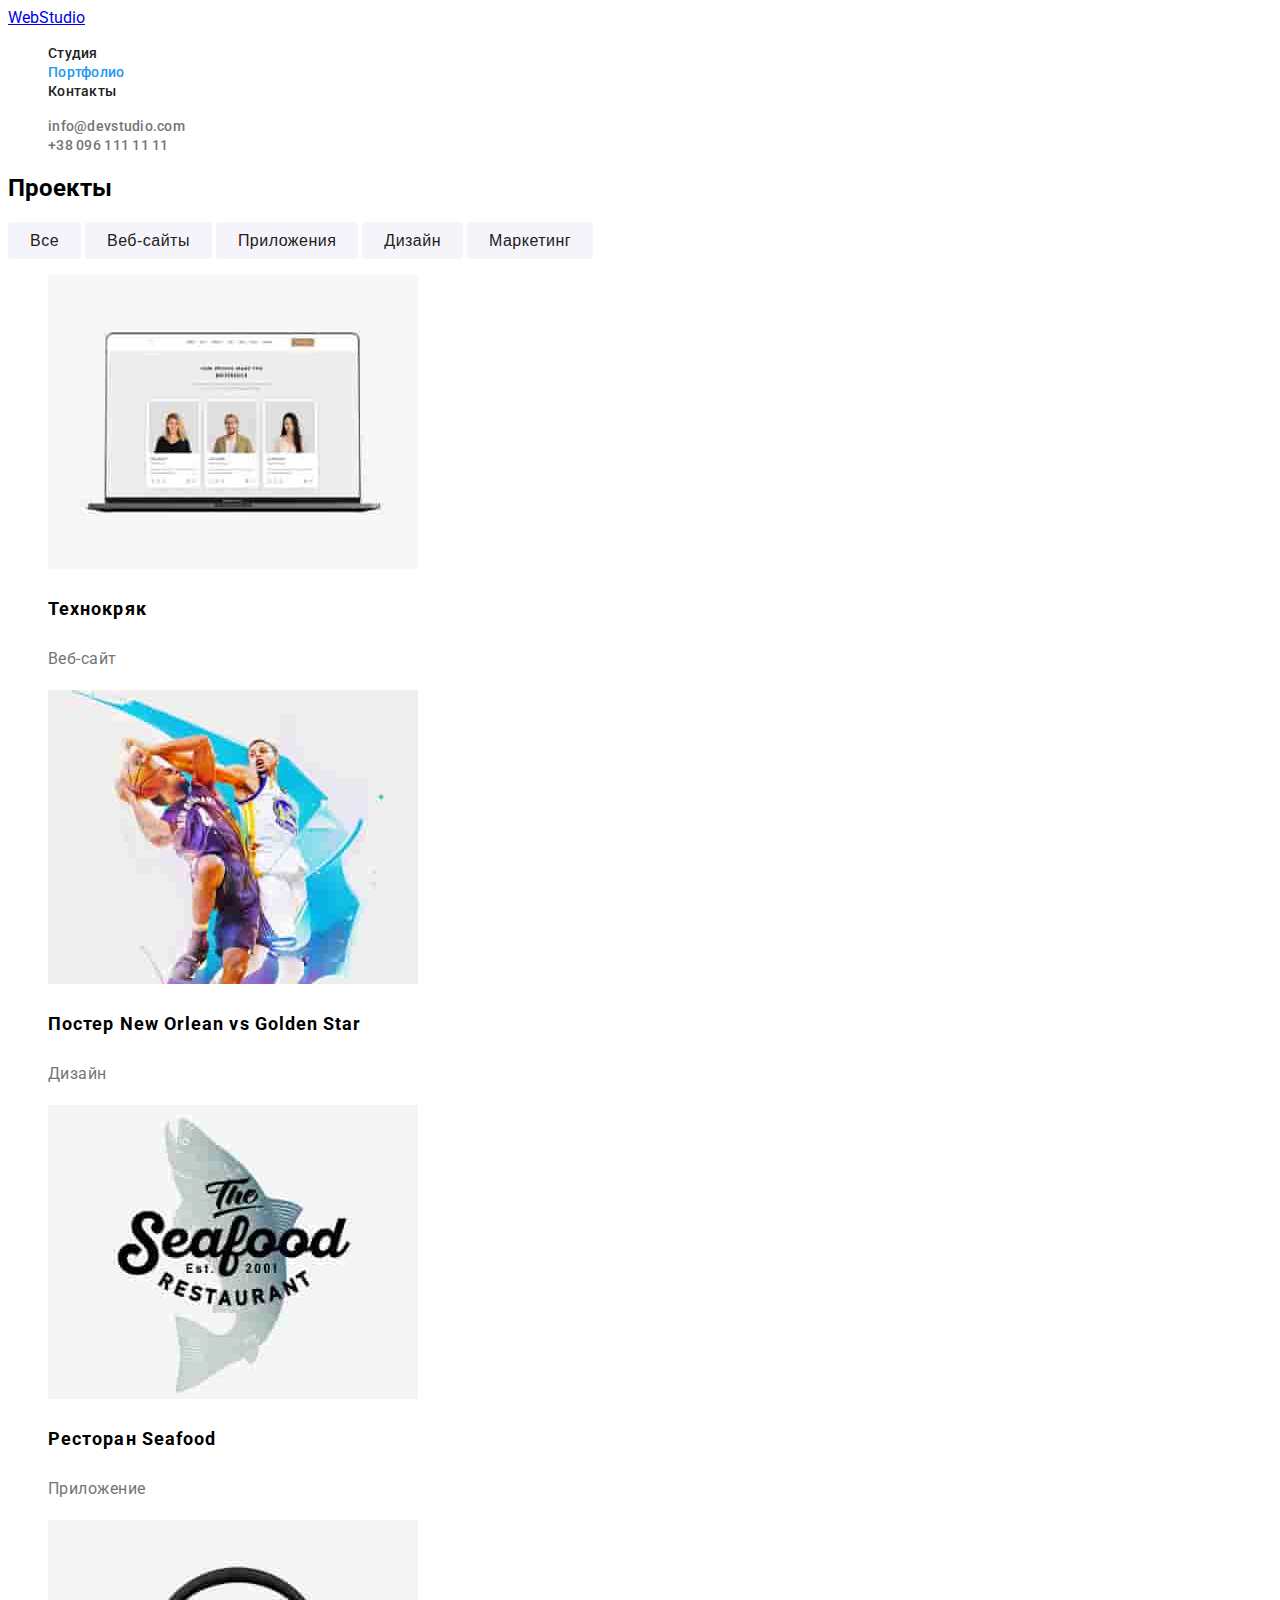
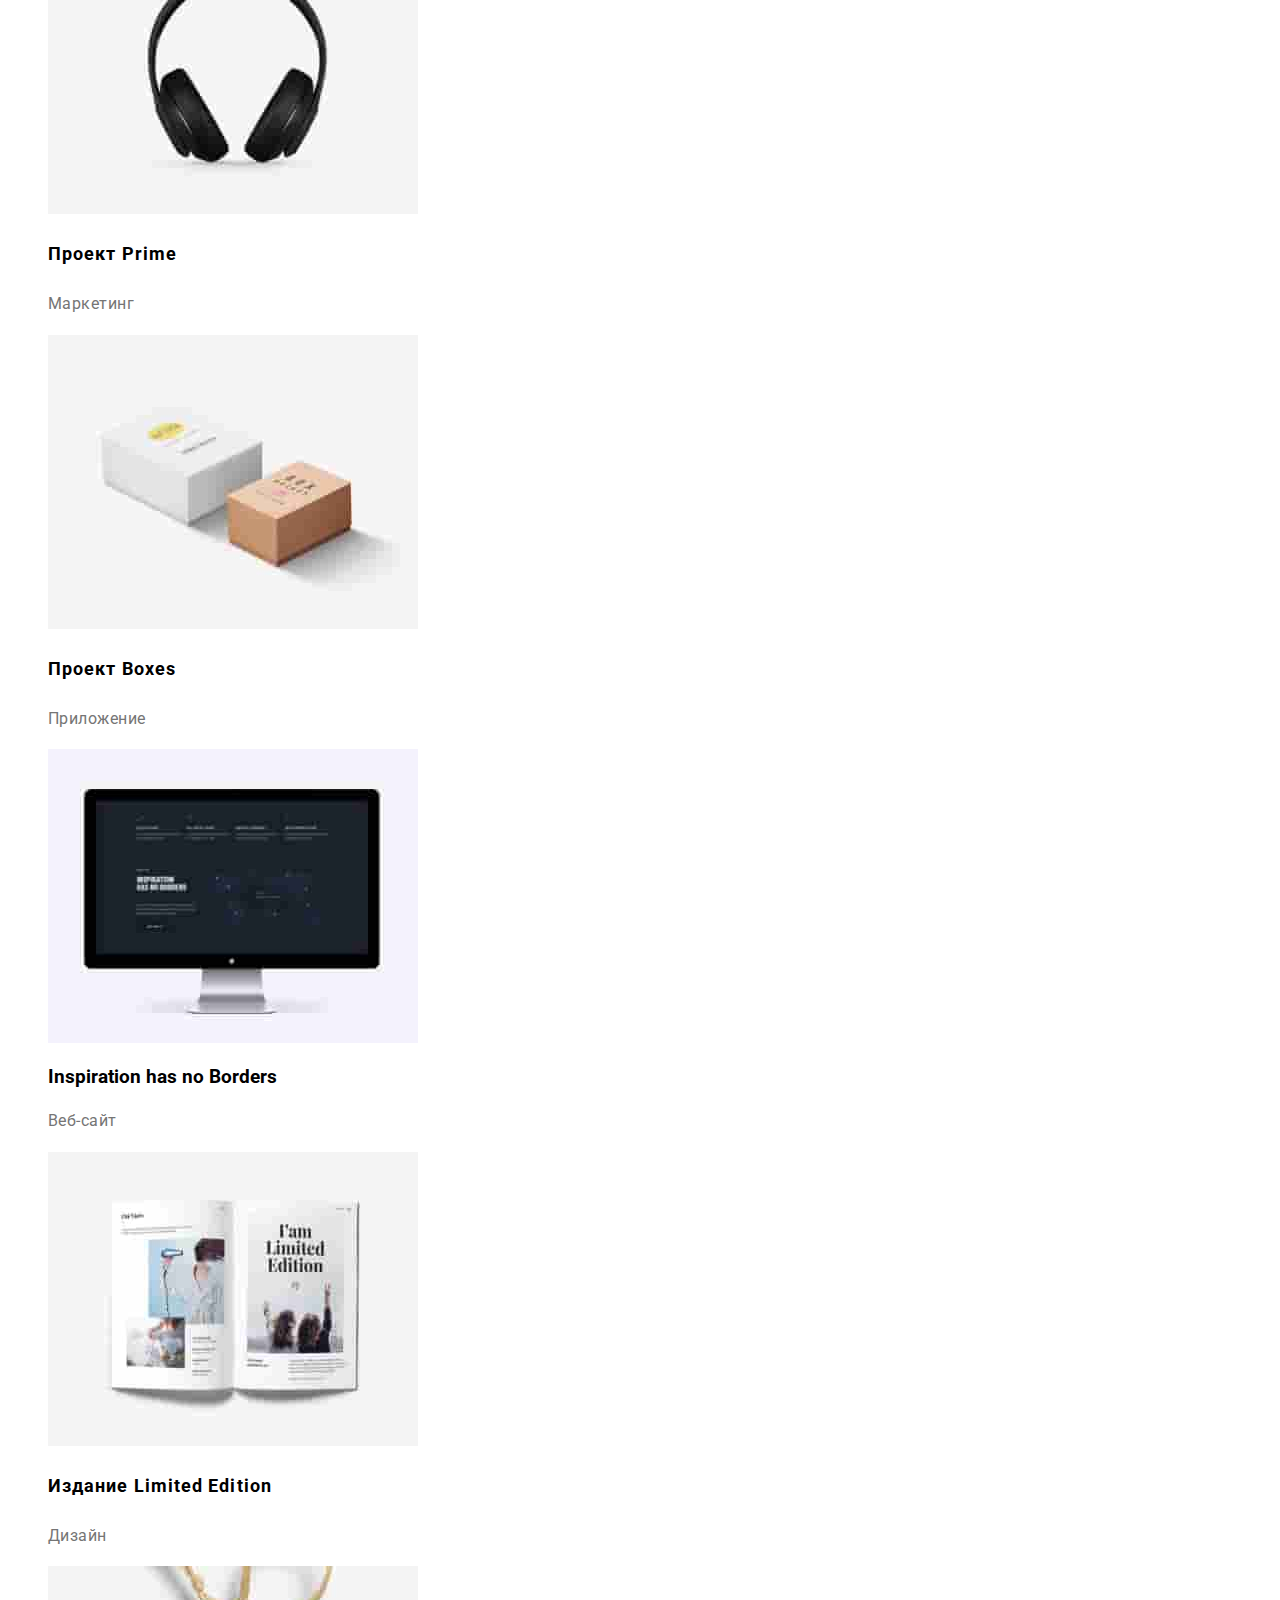
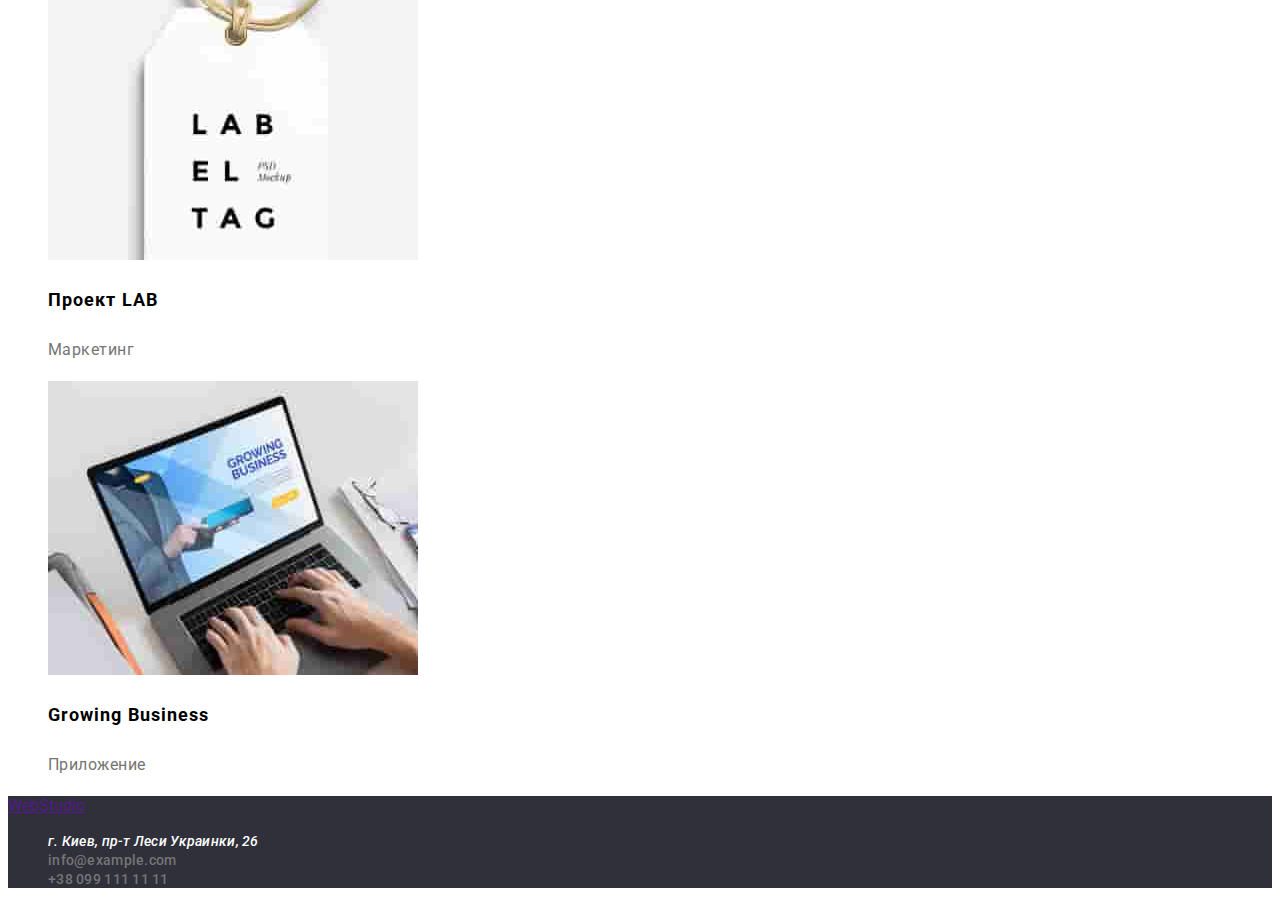
==== portfolio.html @ 510e7503 "Портфолио" ====
<!DOCTYPE html>
<html lang="en">
<head>
    <meta charset="UTF-8">
    <meta http-equiv="X-UA-Compatible" content="IE=edge">
    <meta name="viewport" content="width=device-width, initial-scale=1.0">
    <title>Portfolio</title>
    <link rel="preconnect" href="https://fonts.googleapis.com">
    <link rel="preconnect" href="https://fonts.gstatic.com" crossorigin>
    <link href="https://fonts.googleapis.com/css2?family=Roboto:wght@400;500;700;900&display=swap" rel="stylesheet">

    <link rel="stylesheet" href="./css/style.css">
</head>
<body>
    <header style="background-color: #fff;">
        <nav>
            <a href="WebStudio">WebStudio</a>
        <ul style="list-style: none;">
            <li class="menu-item">
                <a style="text-decoration: none;" class="menu-link" href="./index.html">Студия</a> 
            </li>
            <li class="menu-item">
                <a style="text-decoration: none;" class="menu-link-p" href="#">Портфолио</a>
            </li>
            <li class="menu-item">
                <a style="text-decoration: none;" class="menu-link" href="#">Контакты</a>
            </li>
        </ul>
        </nav>
        <ul style="list-style: none;">
            <li><a style="text-decoration: none;" class="contacts" href="mailto:info@devstudio.com">info@devstudio.com</a></li>
            <li><a style="text-decoration: none;" class="contacts" href="tel:+380961111111">+38 096 111 11 11</a></li>
        </ul>
    <main>
        <h2>Проекты</h2>
        <button class="way" type=“button”> Все</button>
        <button class="way" type=“button”> Веб-сайты</button>
        <button class="way" type=“button”> Приложения</button>
        <button class="way" type=“button”> Дизайн</button>
        <button class="way" type=“button”> Маркетинг</button>
        <ul style="list-style: none;">
            <li>
            <img src="./images/no.jpg" width="" height="" alt="Failed to load image">
            <h3 class="rearward">Технокряк</h3>
            <p class="description">Веб-сайт</p>
        </li>
        <li>
            <img src="./images/noo.jpg" width="370" height="294" alt="Failed to load image">
            <h3 class="rearward">Постер New Orlean vs Golden Star</h3>
            <p class="description">Дизайн</p>
        </li>
        <li>
            <img src="./images/nooo.jpg" width="370" height="294" alt="Failed to load image">
            <h3 class="rearward">Ресторан Seafood</h3>
            <p class="description">Приложение</p>
        </li>
        <li>
            <img src="./images/noooo.jpg" width="370" height="294" alt="Failed to load image">
            <h3 class="rearward">Проект Prime</h3>
            <p class="description">Маркетинг</p>
        </li>
        <li>
            <img src="./images/nooooo.jpg" width="370" height="294" alt="Failed to load image">
            <h3 class="rearward">Проект Boxes</h3>
            <p class="description">Приложение</p>
        </li>
        <li>
            <img src="./images/noooooo.jpg" width="370" height="294" alt="Failed to load image">
            <h3>Inspiration has no Borders</h3>
            <p class="description">Веб-сайт</p>
        </li>
        <li>
            <img src="./images/nooooooo.jpg" width="370" height="294" alt="Failed to load image">
            <h3 class="rearward">Издание Limited Edition</h3>
            <p class="description">Дизайн</p>
        </li>
        <li>
            <img src="./images/noooooooo.jpg" width="370" height="294" alt="Failed to load image">
            <h3 class="rearward">Проект LAB</h3>
            <p class="description">Маркетинг</p>
        </li>
        <li>
            <img src="./images/nooooooooo.jpg" width="370" height="294" alt="Failed to load image">
            <h3 class="rearward">Growing Business</h3>
            <p class="description">Приложение</p>
        </li>
        </ul>
    </main>
    <footer style="background-color: #2F303A;">
        <a href="">WebStudio</a>       
            <ul style="list-style: none;">
                <li><address><a style="text-decoration: none;" class="city" href="https://www.google.com/maps/place/%D0%B1%D1%83%D0%BB.+%D0%9B%D0%B5%D1%81%D0%B8+%D0%A3%D0%BA%D1%80%D0%B0%D0%B8%D0%BD%D0%BA%D0%B8,+26,+%D0%9A%D0%B8%D0%B5%D0%B2,+02000/@50.4266149,30.5368623,17z/data=!4m5!3m4!1s0x40d4cf0e033ecbe9:0x57a4dffefec77da0!8m2!3d50.4265807!4d30.5383858">г. Киев, пр-т Леси Украинки, 26</a></address></li>
                <li><a style="text-decoration: none;" class="contacts" href="mailto:info@example.com">info@example.com</a></li>
                <li><a style="text-decoration: none;" class="contacts" href="tel:+380991111111">+38 099 111 11 11</a></li>
            </ul>           
    </footer>
</body>
</html>
---- css/style.css ----
body {
    font-family: 'Roboto', sans-serif;
}

/* menu */

.menu-link {
    color: #212121;
    font-weight: 500;
    font-size: 14px;
    line-height: 1.17;
    letter-spacing: 0.02em;
}

.menu-link-p {
    color: #2196F3;
    font-weight: 500;
    font-size: 14px;
    line-height: 1.17;
    letter-spacing: 0.02em;
}

.contacts {
    color: #757575;
    font-weight: 500;
    font-size: 14px;
    line-height: 1.17;
    letter-spacing: 0.02em;
}

.city {
    color: #fff;
    font-weight: 500;
    font-size: 14px;
    line-height: 1.17;
    letter-spacing: 0.02em;
}

/* main */

.section1 {
    background-color: #2F303A;
}

.title {
    color: white;
    font-weight: 900;
    font-size: 44px;
    line-height: 1.3;
    letter-spacing: 0.06em;
    text-align: center;
    text-transform: uppercase;
}

.button {
    font-weight: 700;
    font-size: 16px;
    line-height: 1.8;
    letter-spacing: 0.06em;
    padding: 10px 40px;
    color: white;
    background-color: #2196F3;
    border: 0px solid ;
    border-radius: 4px;
    cursor: pointer;
}

.subtitle {
    font-weight: 700;
    font-size: 36px;
    line-height: 1.17;
    letter-spacing: 0.03em;
}
.advantage {
    font-weight: 700;
    font-size: 14px;
    line-height: 1.17;
    letter-spacing: 0.03em;
    text-transform: uppercase;
}
.advantage-link {
    color: #757575;
    font-weight: 400;
    font-size: 14px;
    line-height: 1.71;
    letter-spacing: 0.03em;
}
.name {
    font-weight: 500;
    font-size: 16px;
    line-height: 1.17;
    letter-spacing: 0.03em;
}
.info {
    color: #757575;
    font-weight: 400;
    font-size: 16px;
    line-height: 1.17;
    letter-spacing: 0.03em;
}


/* other */

.contacts:hover {
    color: #2196F3;
}

.menu-link:hover {
    color: #2196F3;
}

.menu-link-p:hover {
    color: #2196F3;
}

.button:hover {
    box-shadow: 4px 0px 4px rgba(18, 141, 207, 0.744);
}

.button:active {
    background-color: royalblue;
}

/* portfolio */

.way {
    color: #212121;
    font-weight: 500;
    font-size: 16px;
    line-height: 1.6;
    letter-spacing: 0.03em;
    padding: 6px 22px;
    background-color: #F5F4FA;
    border: 0px solid;
    border-radius: 4px;
    cursor: pointer;
}

.rearward {
    font-weight: 700;
    font-size: 18px;
    line-height: 2;
    letter-spacing: 0.06em;
}

.description {
    color: #757575;
    font-weight: 400;
    font-size: 16px;
    line-height: 1.8;
    letter-spacing: 0.03em;
}

/* pr.other */

.way:hover {
    box-shadow: 4px 0px 4px rgba(77, 193, 225, 0.744);
}

.way:focus {
    background-color: #2196F3;
}

.way:active {
    background-color: rgb(155, 222, 246);
}
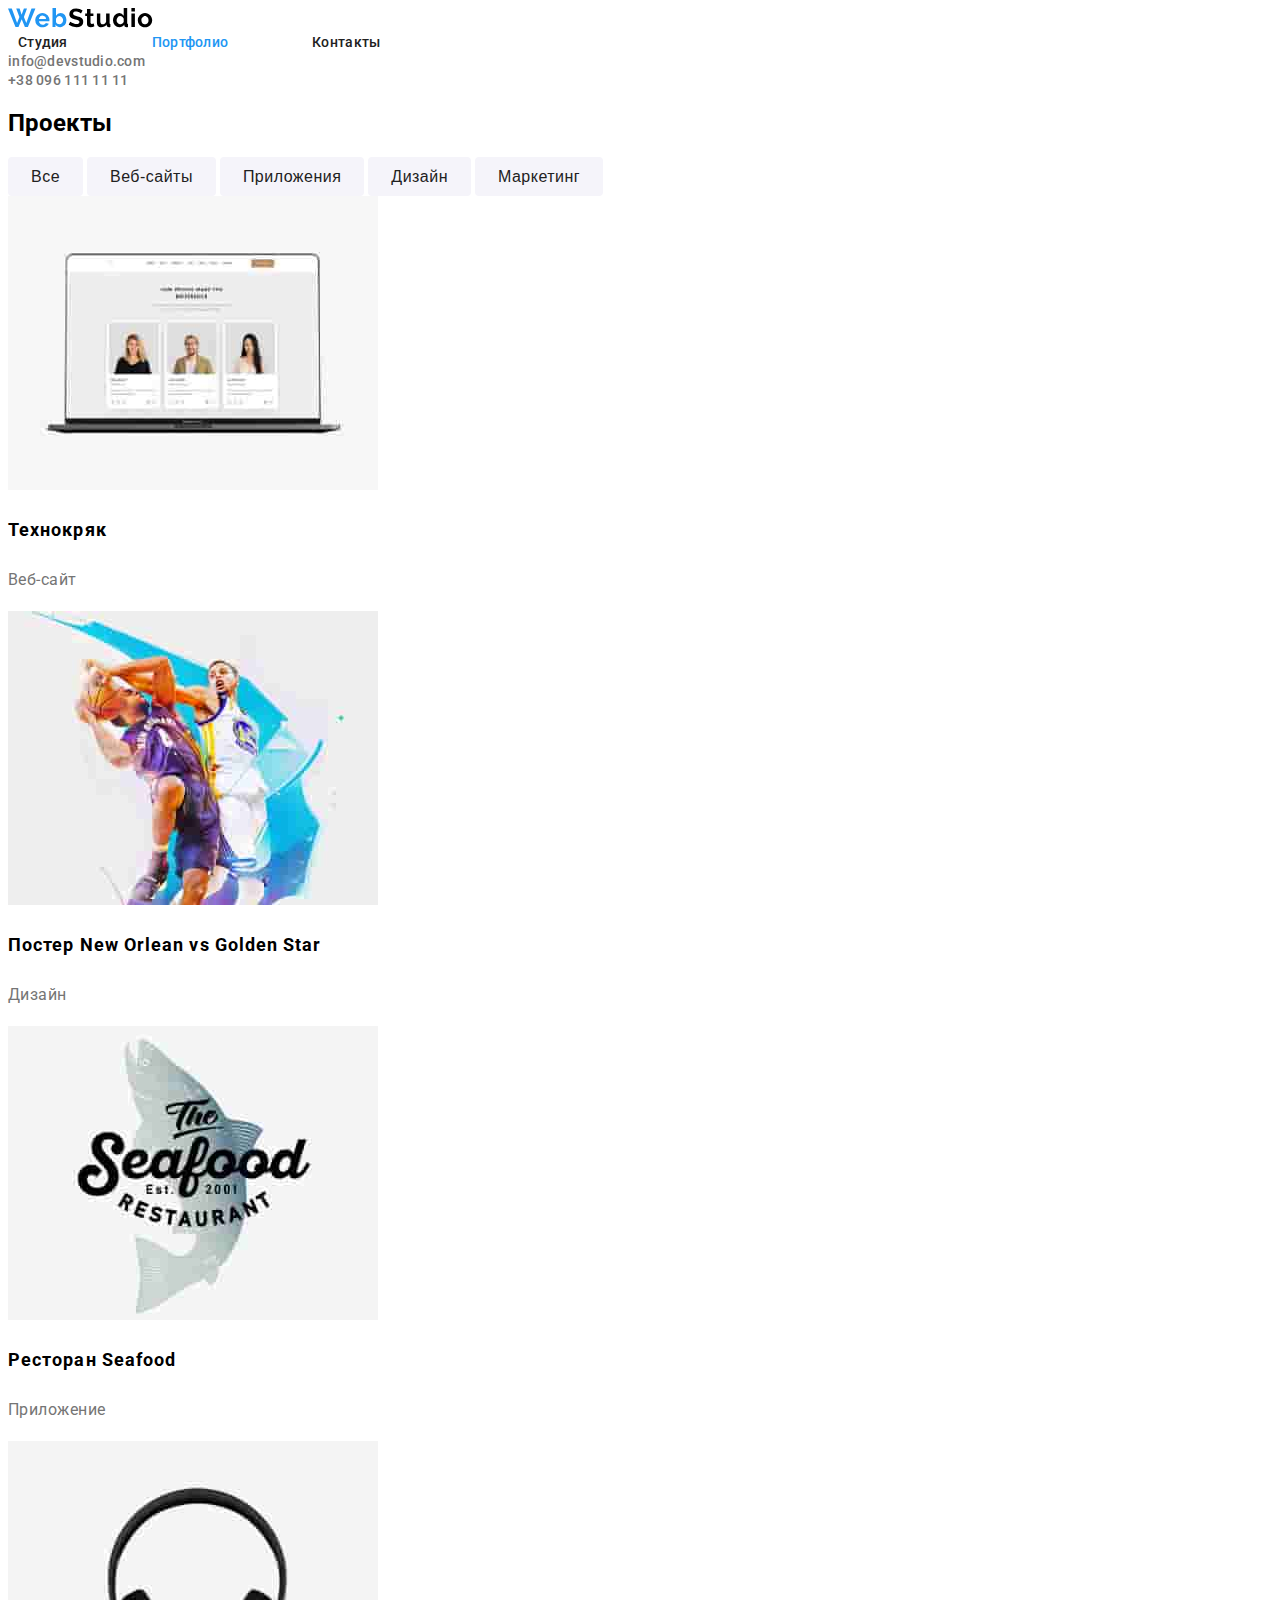
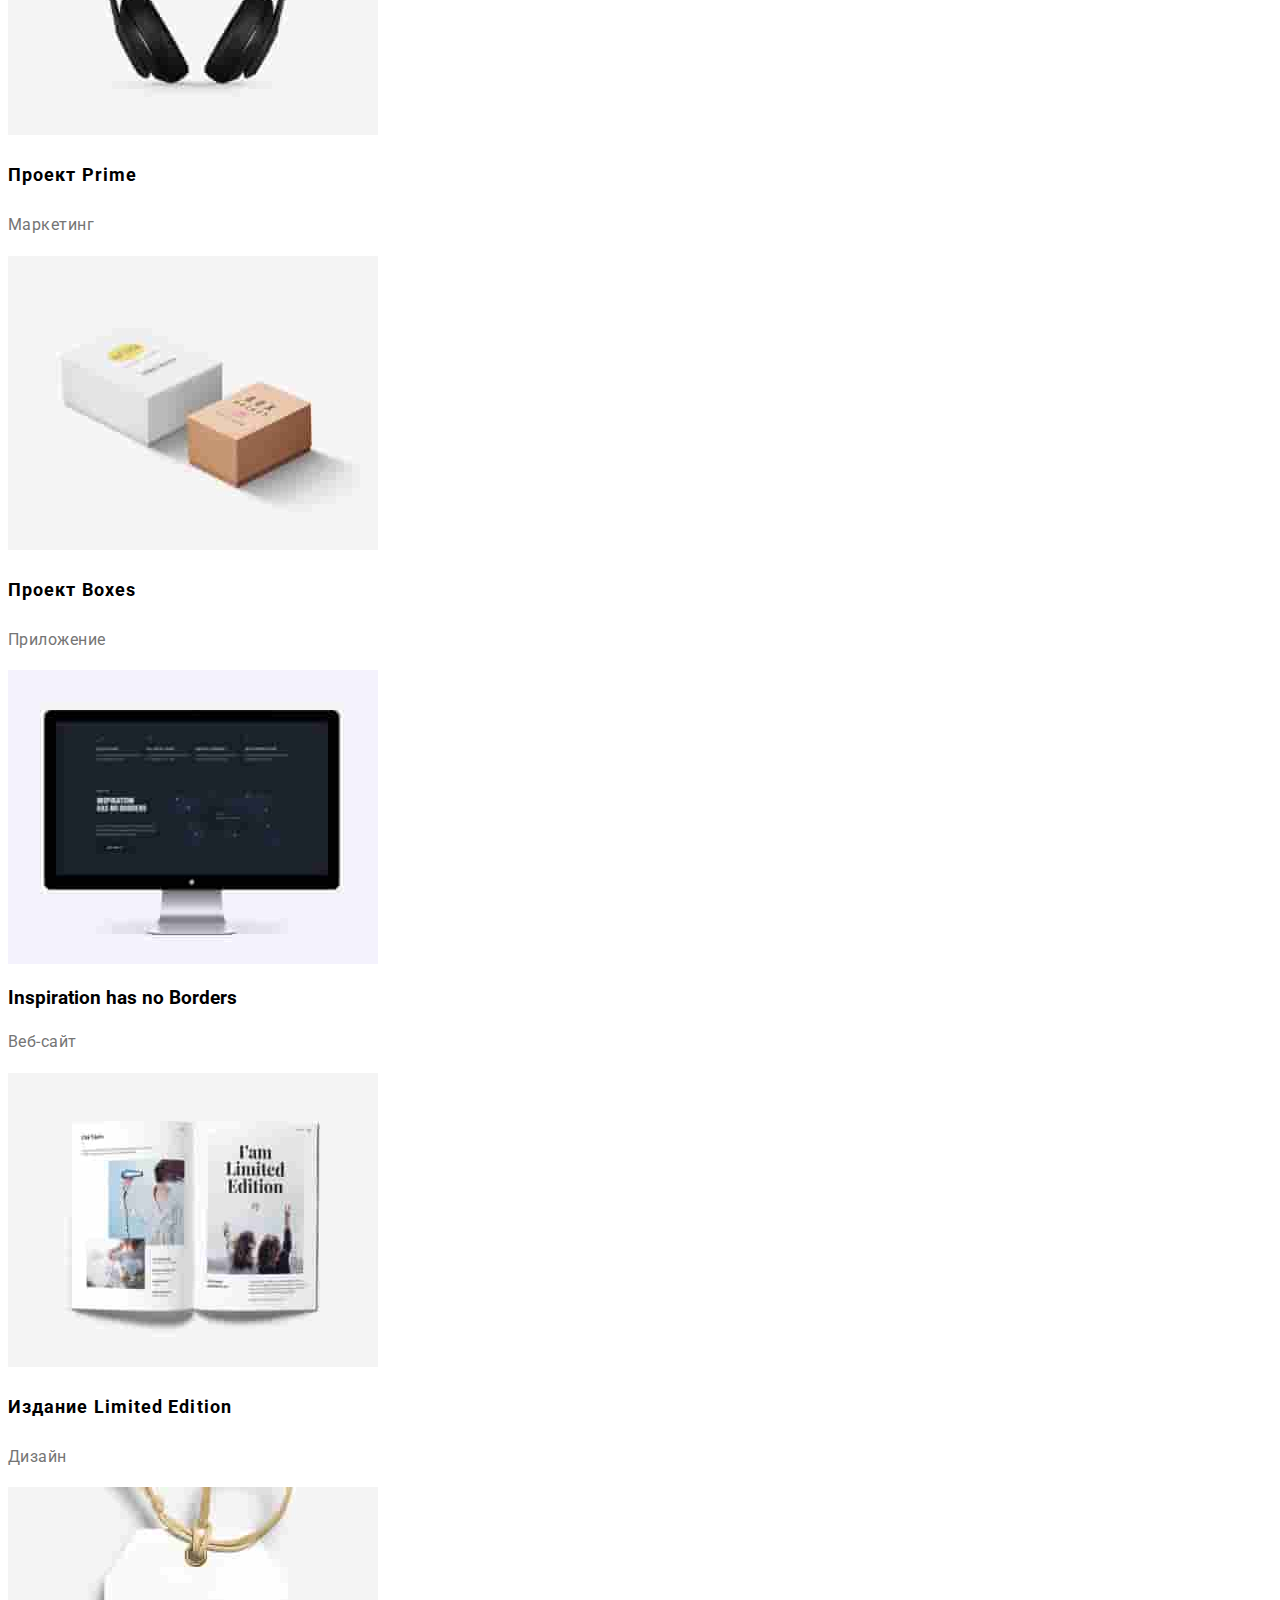
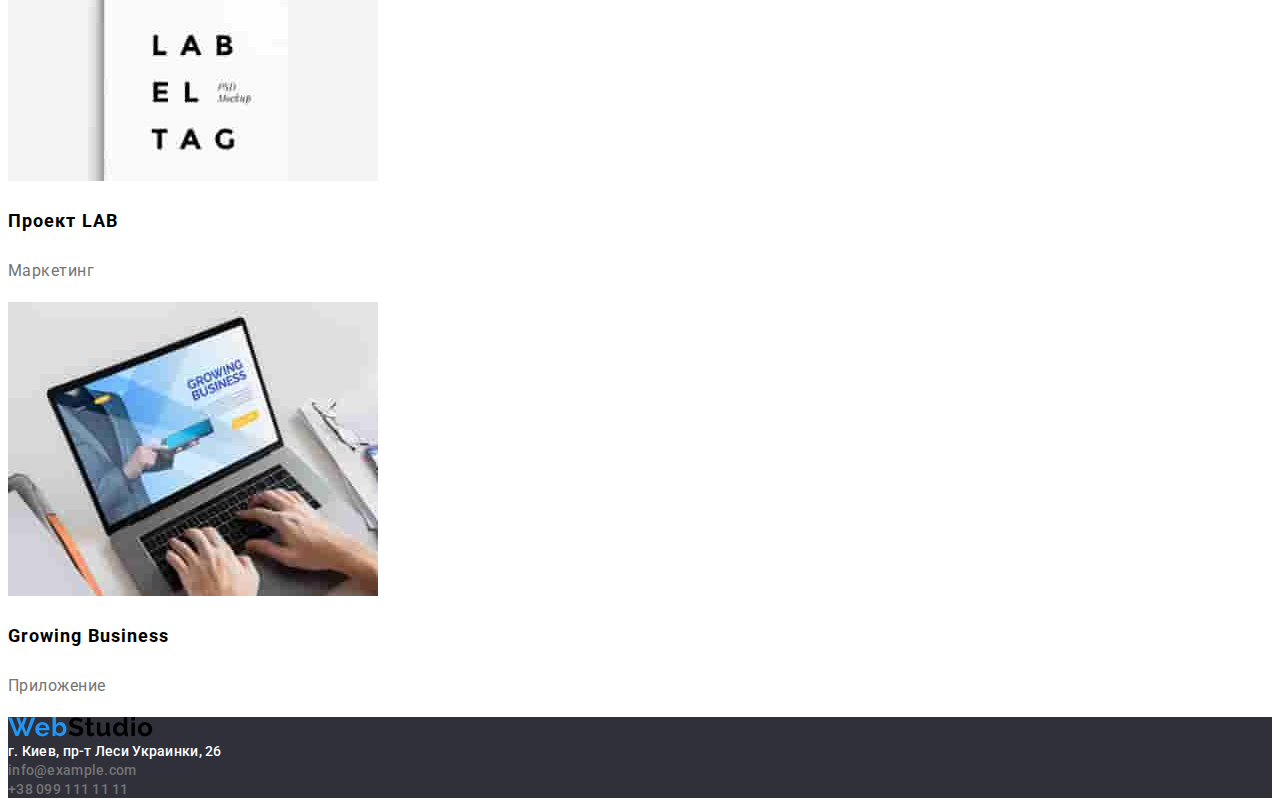
==== commit 0ad1172b: "Portfolio" ====
--- a/portfolio.html
+++ b/portfolio.html
@@ -14,31 +14,33 @@
 <body>
     <header style="background-color: #fff;">
         <nav>
-            <a href="WebStudio">WebStudio</a>
-        <ul style="list-style: none;">
-            <li class="menu-item">
+            <a href="./index.html">
+                <img class="logo" src="./images/WebStudio.svg" alt="WebStudio">
+            </a>
+        <ul>
+            <li class="submenu-link">
                 <a style="text-decoration: none;" class="menu-link" href="./index.html">Студия</a> 
             </li>
-            <li class="menu-item">
+            <li class="submenu-link">
                 <a style="text-decoration: none;" class="menu-link-p" href="#">Портфолио</a>
             </li>
-            <li class="menu-item">
-                <a style="text-decoration: none;" class="menu-link" href="#">Контакты</a>
+            <li class="submenu-link">
+                <a style="text-decoration: none;" class="menu-link" href="./contacts.html">Контакты</a>
             </li>
         </ul>
         </nav>
-        <ul style="list-style: none;">
+        <ul>
             <li><a style="text-decoration: none;" class="contacts" href="mailto:info@devstudio.com">info@devstudio.com</a></li>
             <li><a style="text-decoration: none;" class="contacts" href="tel:+380961111111">+38 096 111 11 11</a></li>
         </ul>
     <main>
         <h2>Проекты</h2>
-        <button class="way" type=“button”> Все</button>
-        <button class="way" type=“button”> Веб-сайты</button>
-        <button class="way" type=“button”> Приложения</button>
-        <button class="way" type=“button”> Дизайн</button>
-        <button class="way" type=“button”> Маркетинг</button>
-        <ul style="list-style: none;">
+        <button disabled class="way" type=“button”> Все</button>
+        <button disabled class="way" type=“button”> Веб-сайты</button>
+        <button disabled class="way" type=“button”> Приложения</button>
+        <button disabled class="way" type=“button”> Дизайн</button>
+        <button disabled class="way" type=“button”> Маркетинг</button>
+        <ul>
             <li>
             <img src="./images/no.jpg" width="" height="" alt="Failed to load image">
             <h3 class="rearward">Технокряк</h3>
@@ -87,8 +89,10 @@
         </ul>
     </main>
     <footer style="background-color: #2F303A;">
-        <a href="">WebStudio</a>       
-            <ul style="list-style: none;">
+        <a href="./portfolio.html">
+            <img class="logo" src="./images/WebStudio.svg" alt="WebStudio">
+        </a>          
+            <ul>
                 <li><address><a style="text-decoration: none;" class="city" href="https://www.google.com/maps/place/%D0%B1%D1%83%D0%BB.+%D0%9B%D0%B5%D1%81%D0%B8+%D0%A3%D0%BA%D1%80%D0%B0%D0%B8%D0%BD%D0%BA%D0%B8,+26,+%D0%9A%D0%B8%D0%B5%D0%B2,+02000/@50.4266149,30.5368623,17z/data=!4m5!3m4!1s0x40d4cf0e033ecbe9:0x57a4dffefec77da0!8m2!3d50.4265807!4d30.5383858">г. Киев, пр-т Леси Украинки, 26</a></address></li>
                 <li><a style="text-decoration: none;" class="contacts" href="mailto:info@example.com">info@example.com</a></li>
                 <li><a style="text-decoration: none;" class="contacts" href="tel:+380991111111">+38 099 111 11 11</a></li>
--- a/css/style.css
+++ b/css/style.css
@@ -1,8 +1,40 @@
+*,
+*::before,
+*::after {
+    box-sizing: border-box;
+}
+
+
 body {
     font-family: 'Roboto', sans-serif;
 }
 
+
+address {
+    font-style: normal;
+}
+
+ul, ol {
+    list-style-type: none;
+    margin: 0;
+    padding: 0;
+}
+
 /* menu */
+
+.logo {
+    font-weight: 700;
+    font-size: 26px;
+    line-height: 1.17;
+    letter-spacing: 0.03em;
+    font-family: 'Raleway', sans-serif;
+}
+
+.submenu-link {
+    display: inline-block;
+    margin-right: 50px;
+
+}
 
 .menu-link {
     color: #212121;
@@ -10,6 +42,7 @@
     font-size: 14px;
     line-height: 1.17;
     letter-spacing: 0.02em;
+    padding: 6px 10px;
 }
 
 .menu-link-p {
@@ -18,6 +51,8 @@
     font-size: 14px;
     line-height: 1.17;
     letter-spacing: 0.02em;
+    margin: 5px 10px;
+    padding: 6px 10px;
 }
 
 .contacts {
@@ -29,7 +64,7 @@
 }
 
 .city {
-    color: #fff;
+    color: #ffffff;
     font-weight: 500;
     font-size: 14px;
     line-height: 1.17;
@@ -50,6 +85,8 @@
     letter-spacing: 0.06em;
     text-align: center;
     text-transform: uppercase;
+    max-width: 696px;
+    margin: 0 auto 200px;
 }
 
 .button {
@@ -60,7 +97,7 @@
     padding: 10px 40px;
     color: white;
     background-color: #2196F3;
-    border: 0px solid ;
+    border: 1px solid transparent;
     border-radius: 4px;
     cursor: pointer;
 }
@@ -106,6 +143,10 @@
     color: #2196F3;
 }
 
+.city:hover {
+    color: #2196F3;
+}
+
 .menu-link:hover {
     color: #2196F3;
 }
@@ -132,7 +173,7 @@
     letter-spacing: 0.03em;
     padding: 6px 22px;
     background-color: #F5F4FA;
-    border: 0px solid;
+    border: 1px solid transparent;
     border-radius: 4px;
     cursor: pointer;
 }
@@ -155,13 +196,9 @@
 /* pr.other */
 
 .way:hover {
-    box-shadow: 4px 0px 4px rgba(77, 193, 225, 0.744);
-}
-
-.way:focus {
-    background-color: #2196F3;
+    box-shadow: 4px 0px 4px rgba(16, 186, 233, 0.744);
 }
 
 .way:active {
-    background-color: rgb(155, 222, 246);
+    background-color:#2196F3
 }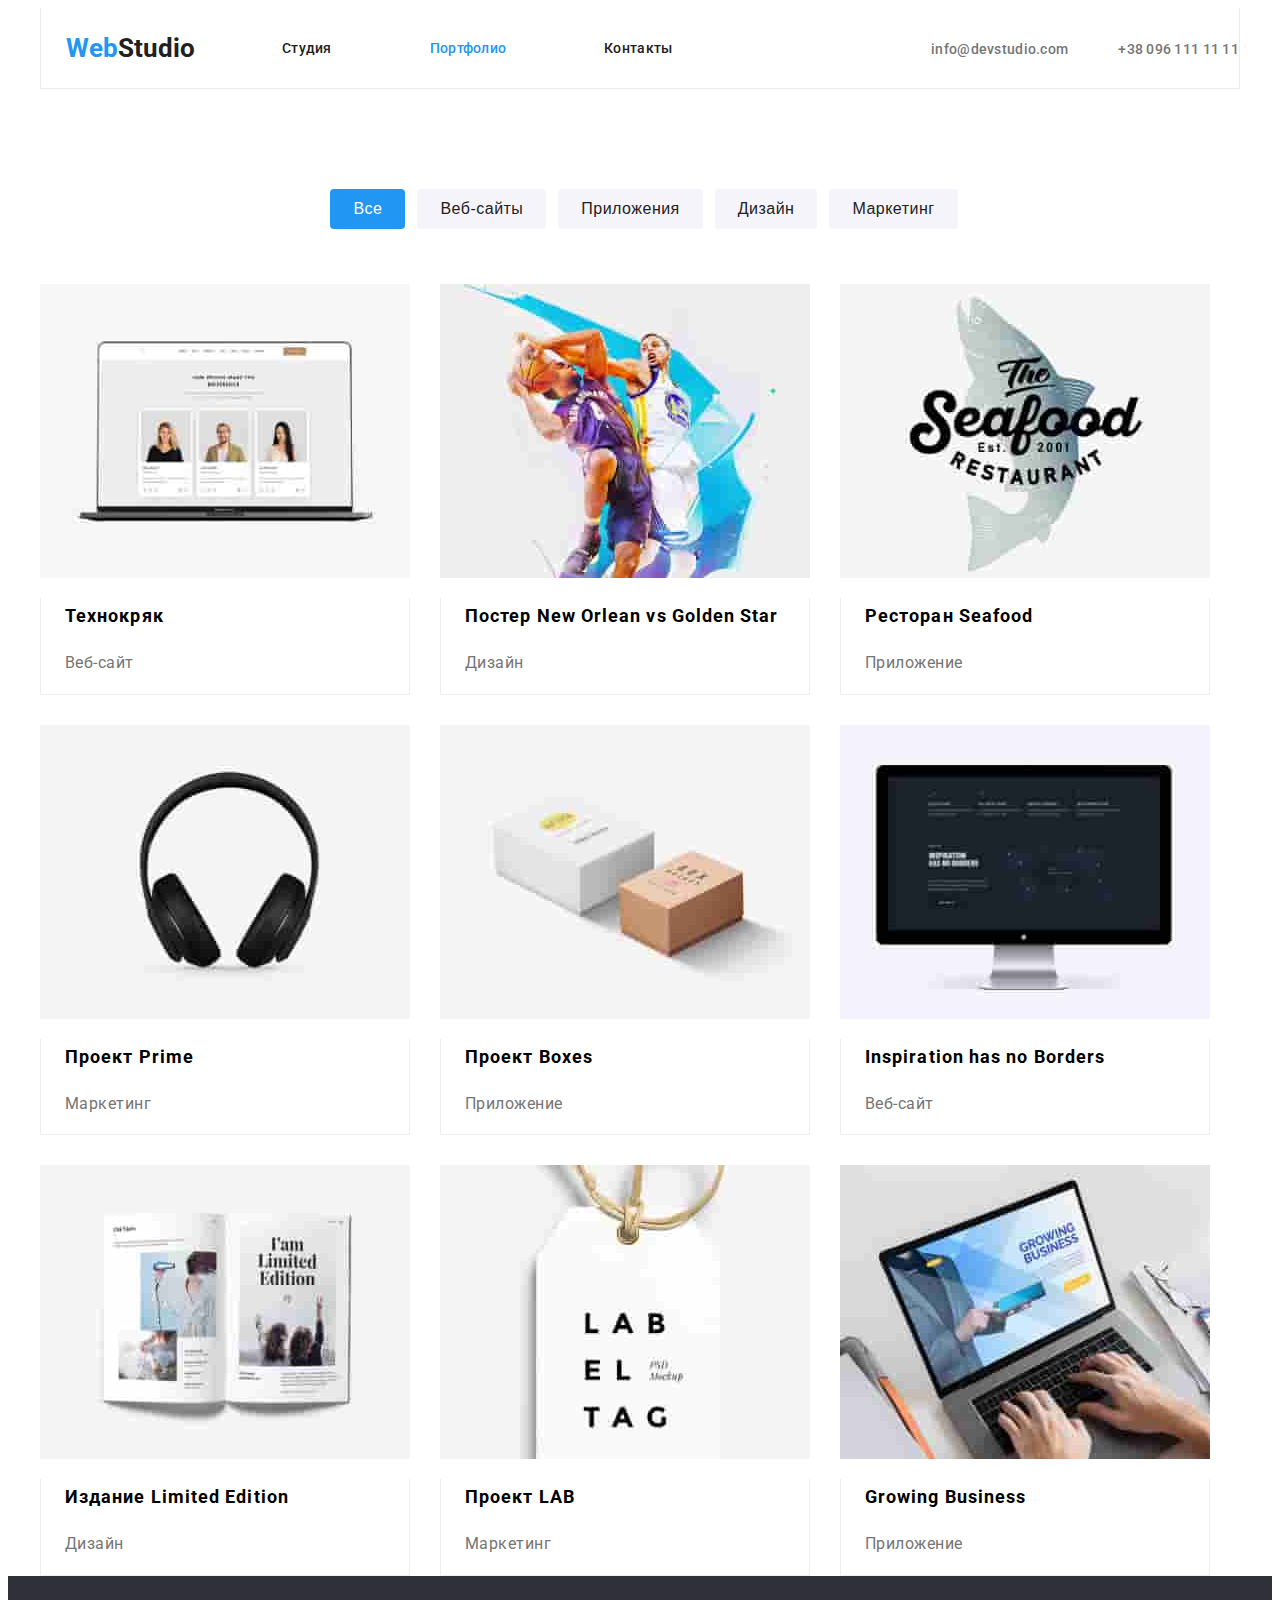
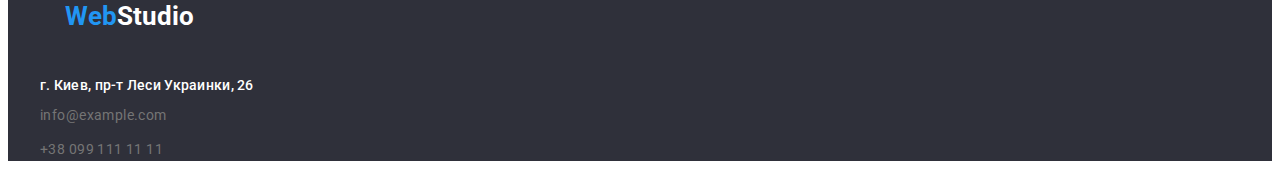
==== commit 976a25be: "hw4" ====
--- a/portfolio.html
+++ b/portfolio.html
@@ -13,90 +13,119 @@
 </head>
 <body>
     <header style="background-color: #fff;">
-        <nav>
-            <a href="./index.html">
-                <img class="logo" src="./images/WebStudio.svg" alt="WebStudio">
-            </a>
-        <ul>
-            <li class="submenu-link">
-                <a style="text-decoration: none;" class="menu-link" href="./index.html">Студия</a> 
-            </li>
-            <li class="submenu-link">
-                <a style="text-decoration: none;" class="menu-link-p" href="#">Портфолио</a>
-            </li>
-            <li class="submenu-link">
-                <a style="text-decoration: none;" class="menu-link" href="./contacts.html">Контакты</a>
-            </li>
-        </ul>
-        </nav>
-        <ul>
-            <li><a style="text-decoration: none;" class="contacts" href="mailto:info@devstudio.com">info@devstudio.com</a></li>
-            <li><a style="text-decoration: none;" class="contacts" href="tel:+380961111111">+38 096 111 11 11</a></li>
-        </ul>
+        <div class="container">
+            <div class="sky">
+                <nav class="hat">
+                    <a href="./index.html">
+                        <a class="logo" href="#" lang="en">Web<span class="logo-III">Studio</span></a> 
+                    </a>    
+                <ul class="hedmenu">
+                    <li class="submenu-link">
+                        <a style="text-decoration: none;" class="menu-link" href="./index.html">Студия</a> 
+                    </li>
+                    <li class="submenu-link">
+                        <a style="text-decoration: none;" class="menu-link-p" href="#">Портфолио</a>
+                    </li>
+                    <li class="submenu-link">
+                        <a style="text-decoration: none;" class="menu-link" href="./cotacts.html">Контакты</a>
+                    </li>
+                </ul>
+                </nav>
+                <ul class="cap">
+                    <li class="email-tel"><a style="text-decoration: none;" class="contacts" href="mailto:info@devstudio.com">info@devstudio.com</a></li>
+                    <li class="email-tel"><a style="text-decoration: none;" class="contacts" href="tel:+380961111111">+38 096 111 11 11</a></li>
+                </ul>
+            </div>
+        </div>    
+    </header>
     <main>
-        <h2>Проекты</h2>
-        <button disabled class="way" type=“button”> Все</button>
-        <button disabled class="way" type=“button”> Веб-сайты</button>
-        <button disabled class="way" type=“button”> Приложения</button>
-        <button disabled class="way" type=“button”> Дизайн</button>
-        <button disabled class="way" type=“button”> Маркетинг</button>
-        <ul>
-            <li>
-            <img src="./images/no.jpg" width="" height="" alt="Failed to load image">
-            <h3 class="rearward">Технокряк</h3>
-            <p class="description">Веб-сайт</p>
-        </li>
-        <li>
-            <img src="./images/noo.jpg" width="370" height="294" alt="Failed to load image">
-            <h3 class="rearward">Постер New Orlean vs Golden Star</h3>
-            <p class="description">Дизайн</p>
-        </li>
-        <li>
-            <img src="./images/nooo.jpg" width="370" height="294" alt="Failed to load image">
-            <h3 class="rearward">Ресторан Seafood</h3>
-            <p class="description">Приложение</p>
-        </li>
-        <li>
-            <img src="./images/noooo.jpg" width="370" height="294" alt="Failed to load image">
-            <h3 class="rearward">Проект Prime</h3>
-            <p class="description">Маркетинг</p>
-        </li>
-        <li>
-            <img src="./images/nooooo.jpg" width="370" height="294" alt="Failed to load image">
-            <h3 class="rearward">Проект Boxes</h3>
-            <p class="description">Приложение</p>
-        </li>
-        <li>
-            <img src="./images/noooooo.jpg" width="370" height="294" alt="Failed to load image">
-            <h3>Inspiration has no Borders</h3>
-            <p class="description">Веб-сайт</p>
-        </li>
-        <li>
-            <img src="./images/nooooooo.jpg" width="370" height="294" alt="Failed to load image">
-            <h3 class="rearward">Издание Limited Edition</h3>
-            <p class="description">Дизайн</p>
-        </li>
-        <li>
-            <img src="./images/noooooooo.jpg" width="370" height="294" alt="Failed to load image">
-            <h3 class="rearward">Проект LAB</h3>
-            <p class="description">Маркетинг</p>
-        </li>
-        <li>
-            <img src="./images/nooooooooo.jpg" width="370" height="294" alt="Failed to load image">
-            <h3 class="rearward">Growing Business</h3>
-            <p class="description">Приложение</p>
-        </li>
-        </ul>
+        <section>
+            <section class="port-sec">
+                <h1 class="hide">Проекты</h1>
+                <button disabled class="way-p" type=“button”> Все</button>
+                <button disabled class="way" type=“button”> Веб-сайты</button>
+                <button disabled class="way" type=“button”> Приложения</button>
+                <button disabled class="way" type=“button”> Дизайн</button>
+                <button disabled class="way" type=“button”> Маркетинг</button>     
+            </section>
+            <div class="container">
+                <ul class="port-galery">
+                <li class="port-photo">
+                    <img src="./images/no.jpg" width="370x" height="294px" alt="Failed to load image">
+                    <div class="port-galery-div">
+                        <h2 class="rearward">Технокряк</h2>
+                        <p class="description">Веб-сайт</p>
+                    </div>
+                </li>
+                <li class="port-photo">
+                    <img src="./images/noo.jpg" width="370px" height="294px" alt="Failed to load image">
+                    <div class="port-galery-div">
+                        <h2 class="rearward">Постер New Orlean vs Golden Star</h2>
+                        <p class="description">Дизайн</p>
+                    </div>
+                </li>
+                <li class="port-photo">
+                    <img src="./images/nooo.jpg" width="370px" height="294px" alt="Failed to load image">
+                    <div class="port-galery-div">
+                        <h2 class="rearward">Ресторан Seafood</h2>
+                        <p class="description">Приложение</p>
+                    </div>
+                </li>
+                <li class="port-photo">
+                    <img src="./images/noooo.jpg" width="370px" height="294px" alt="Failed to load image">
+                    <div class="port-galery-div">
+                        <h2 class="rearward">Проект Prime</h2>
+                        <p class="description">Маркетинг</p>
+                    </div>
+                </li>
+                <li class="port-photo">
+                    <img src="./images/nooooo.jpg" width="370px" height="294px" alt="Failed to load image">
+                    <div class="port-galery-div">
+                        <h2 class="rearward">Проект Boxes</h2>
+                        <p class="description">Приложение</p>
+                    </div>
+                </li>
+                <li class="port-photo">
+                    <img src="./images/noooooo.jpg" width="370px" height="294px" alt="Failed to load image">
+                    <div class="port-galery-div">
+                        <h2 class="rearward">Inspiration has no Borders</h2>
+                        <p class="description">Веб-сайт</p>
+                    </div>
+                </li>
+                <li class="port-photo">
+                    <img src="./images/nooooooo.jpg" width="370px" height="294px" alt="Failed to load image">
+                    <div class="port-galery-div">
+                        <h2 class="rearward">Издание Limited Edition</h2>
+                        <p class="description">Дизайн</p>
+                    </div>
+                </li>
+                <li class="port-photo">
+                    <img src="./images/noooooooo.jpg" width="370" height="294" alt="Failed to load image">
+                    <div class="port-galery-div">
+                        <h2 class="rearward">Проект LAB</h2>
+                        <p class="description">Маркетинг</p>
+                    </div>
+                </li>
+                <li class="port-photo">
+                    <img src="./images/nooooooooo.jpg" width="370" height="294" alt="Failed to load image">
+                    <div class="port-galery-div">
+                        <h2 class="rearward">Growing Business</h2>
+                        <p class="description">Приложение</p>
+                    </div>
+                </li>
+                </ul>
+            </div>
+        </section>
     </main>
-    <footer style="background-color: #2F303A;">
-        <a href="./portfolio.html">
-            <img class="logo" src="./images/WebStudio.svg" alt="WebStudio">
-        </a>          
-            <ul>
+    <footer class="bottom">
+        <div class="container">
+            <a class="logo" href="#" lang="en">Web<span class="logo-II">Studio</span></a> 
+            <ul class="foot-ul">
                 <li><address><a style="text-decoration: none;" class="city" href="https://www.google.com/maps/place/%D0%B1%D1%83%D0%BB.+%D0%9B%D0%B5%D1%81%D0%B8+%D0%A3%D0%BA%D1%80%D0%B0%D0%B8%D0%BD%D0%BA%D0%B8,+26,+%D0%9A%D0%B8%D0%B5%D0%B2,+02000/@50.4266149,30.5368623,17z/data=!4m5!3m4!1s0x40d4cf0e033ecbe9:0x57a4dffefec77da0!8m2!3d50.4265807!4d30.5383858">г. Киев, пр-т Леси Украинки, 26</a></address></li>
-                <li><a style="text-decoration: none;" class="contacts" href="mailto:info@example.com">info@example.com</a></li>
-                <li><a style="text-decoration: none;" class="contacts" href="tel:+380991111111">+38 099 111 11 11</a></li>
+                <li><a style="text-decoration: none;" class="foot-contacts" href="mailto:info@example.com">info@example.com</a></li>
+                <li><a style="text-decoration: none;" class="foot-contacts-p" href="tel:+380991111111">+38 099 111 11 11</a></li>
             </ul>           
+        </div>
     </footer>
 </body>
 </html>--- a/css/style.css
+++ b/css/style.css
@@ -1,9 +1,29 @@
+
 *,
-*::before,
-*::after {
-    box-sizing: border-box;
-}
-
+*::after,
+*::before {
+    box-sizing: inherit;
+}
+
+h1,
+h2,
+h3,
+h4,
+h5,
+h6,
+p {
+    margin-top: 0;
+}
+
+img {
+    display: block;
+    max-width: 100%;
+    height: auto;
+}
+
+html {
+    scroll-behavior: smooth;
+}
 
 body {
     font-family: 'Roboto', sans-serif;
@@ -20,20 +40,58 @@
     padding: 0;
 }
 
+a {
+    display: inline-block;
+}
+
 /* menu */
 
+.container {
+    width: 1200px;
+    margin: 0 auto;
+    padding-left: 15px;
+    padding-right: 15px;
+}
+
+.sky {
+    display: flex;
+    align-items: center;
+    border-bottom: 1px solid #ECECEC;
+    border-left: 1px solid #ECECEC;
+    border-right: 1px solid #ECECEC;
+}
+
+.hat {
+    display: flex;
+    align-items: center;
+}
+
 .logo {
+    text-decoration: none;
     font-weight: 700;
     font-size: 26px;
     line-height: 1.17;
-    letter-spacing: 0.03em;
-    font-family: 'Raleway', sans-serif;
+    padding: 25px 25px;
+    color:#2196F3
+}
+
+.logo-II {
+    color: #ffffff;
+}
+
+.logo-III {
+    color: #212121;
+}
+
+.headmenu {
+    display: flex;
+    align-items: center;
+    gap: 50px;
 }
 
 .submenu-link {
     display: inline-block;
-    margin-right: 50px;
-
+    margin-left: 30px;
 }
 
 .menu-link {
@@ -42,7 +100,7 @@
     font-size: 14px;
     line-height: 1.17;
     letter-spacing: 0.02em;
-    padding: 6px 10px;
+    padding: 32px 32px;
 }
 
 .menu-link-p {
@@ -51,8 +109,13 @@
     font-size: 14px;
     line-height: 1.17;
     letter-spacing: 0.02em;
-    margin: 5px 10px;
-    padding: 6px 10px;
+    padding: 32px 32px;
+}
+
+.cap {
+    gap: 50px;
+    display: flex;
+    margin-left: auto;
 }
 
 .contacts {
@@ -61,6 +124,10 @@
     font-size: 14px;
     line-height: 1.17;
     letter-spacing: 0.02em;
+}
+
+.foot-contacts {
+    
 }
 
 .city {
@@ -69,12 +136,33 @@
     font-size: 14px;
     line-height: 1.17;
     letter-spacing: 0.02em;
+    margin-top: 20px;
 }
 
 /* main */
 
-.section1 {
+.section-I {
     background-color: #2F303A;
+    padding: 200px 0;
+    text-align: center;
+}
+
+.section-II {
+    display: flex;
+}
+
+.section-III {
+    display: flex;
+    padding-top: 0;
+}
+
+.section-IIII {
+    background-color: #F5F4FA;
+}
+
+.sections {
+    padding-top: 94px;
+    padding-bottom: 94px;
 }
 
 .title {
@@ -87,55 +175,146 @@
     text-transform: uppercase;
     max-width: 696px;
     margin: 0 auto 200px;
+    margin-bottom: 40px;
 }
 
 .button {
+    margin-top: 30px;
+    left: 50%;
+    padding: 10px 32px;
+    border-radius: 4px;
     font-weight: 700;
     font-size: 16px;
-    line-height: 1.8;
+    line-height: 1.87;
+    border: 0;
     letter-spacing: 0.06em;
-    padding: 10px 40px;
     color: white;
     background-color: #2196F3;
-    border: 1px solid transparent;
-    border-radius: 4px;
     cursor: pointer;
 }
 
-.subtitle {
-    font-weight: 700;
-    font-size: 36px;
-    line-height: 1.17;
-    letter-spacing: 0.03em;
-}
+
 .advantage {
     font-weight: 700;
     font-size: 14px;
     line-height: 1.17;
     letter-spacing: 0.03em;
     text-transform: uppercase;
-}
+    align-items: center;
+}
+
+.subtitle {
+    position: absolute; 
+    width: 1px; 
+    height: 1px; 
+    margin: -1px; 
+    padding: 0; 
+    overflow: hidden; 
+    border: 0; 
+    clip: rect(0 0 0 0);
+}
+
+.work {
+    font-weight: 700; 
+    font-size: 36px; 
+    line-height: 1.17;
+    letter-spacing: 0.03em;
+    display: flex;
+    justify-content: center;
+    margin-bottom: 50px;
+}
+
+.doop {
+    font-weight: 700; 
+    font-size: 36px; 
+    line-height: 1.17;
+    letter-spacing: 0.03em;
+    display: flex;
+    justify-content: center;
+    margin-bottom: 50px;
+}
+
 .advantage-link {
     color: #757575;
     font-weight: 400;
     font-size: 14px;
     line-height: 1.71;
     letter-spacing: 0.03em;
-}
+    width: 270px;
+    height: 75px;
+    align-items: center;
+}
+
+.subadvantage {
+    display: flex;
+    gap: 30px;
+}
+
 .name {
     font-weight: 500;
     font-size: 16px;
     line-height: 1.17;
     letter-spacing: 0.03em;
-}
+    text-align: center;
+    margin-top: 20px;
+}
+
 .info {
     color: #757575;
     font-weight: 400;
     font-size: 16px;
     line-height: 1.17;
     letter-spacing: 0.03em;
-}
-
+    text-align: center;
+    margin-top: 10px;
+}
+
+.flat-link {
+    list-style: none;
+    display: flex;
+    gap: 30px;
+}
+
+.flat {
+}
+
+.foot-flat-link {
+    list-style: none;
+    display: flex;
+    gap: 30px;
+}
+
+.foot-flat {
+    background-color: #ffffff;
+    width: 270px;
+    height: 368px;
+    left: 815px;
+    top: 1635px;
+    border-radius: 0px 0px 4px 4px;
+    box-shadow: 0px 1px 3px rgba(0, 0, 0, 0.12), 0px 1px 1px rgba(0, 0, 0, 0.14), 0px 2px 1px rgba(0, 0, 0, 0.2);
+}
+
+.bottom {
+    background-color: #2F303A;
+}
+
+.foot-contacts {
+    font-weight: 400px;
+    font-size: 14px;
+    line-height: 1.71;
+    letter-spacing: 0.03em;
+    color: #757575;
+    margin-top: 10px;
+}
+
+.foot-contacts-p {
+    font-weight: 400px;
+    font-size: 14px;
+    line-height: 1.71;
+    letter-spacing: 0.03em;
+    color: #757575;
+    margin-top: 10px;
+}
 
 /* other */
 
@@ -163,7 +342,12 @@
     background-color: royalblue;
 }
 
+
 /* portfolio */
+
+.port-sec {
+    text-align: center;
+}
 
 .way {
     color: #212121;
@@ -176,13 +360,34 @@
     border: 1px solid transparent;
     border-radius: 4px;
     cursor: pointer;
+    margin-bottom: 55px;
+    margin-top: 100px;
+    margin-left: 8px;
+}
+
+.way-p {
+    color: #FFFFFF;
+    font-weight: 500;
+    font-size: 16px;
+    line-height: 1.6;
+    letter-spacing: 0.03em;
+    padding: 6px 22px;
+    background-color: #2196F3;
+    border: 1px solid transparent;
+    border-radius: 4px;
+    cursor: pointer;
+    margin-bottom: 55px;
+    margin-top: 100px;
+    margin-left: 8px;
 }
 
 .rearward {
-    font-weight: 700;
+    font-weight: 700px;
     font-size: 18px;
     line-height: 2;
     letter-spacing: 0.06em;
+    margin-top: 20px;
+    margin-left: 24px;
 }
 
 .description {
@@ -191,14 +396,50 @@
     font-size: 16px;
     line-height: 1.8;
     letter-spacing: 0.03em;
+    margin-top: 4px;
+    margin-left: 24px;
+}
+
+.port-galery {
+    display: flex;
+    flex-wrap: wrap; 
+    gap: 30px;
+}
+
+.port-photo {
+}
+
+.port-galery-div {
+   border-left: 1px solid #EEEEEE;
+   border-bottom: 1px solid #EEEEEE;
+   border-right: 1px solid #EEEEEE;
+   display: block;
 }
 
 /* pr.other */
 
+.hide {
+    position: absolute; 
+    width: 1px; 
+    height: 1px; 
+    margin: -1px; 
+    padding: 0; 
+    overflow: hidden; 
+    border: 0; 
+    clip: rect(0 0 0 0);
+}
+
 .way:hover {
-    box-shadow: 4px 0px 4px rgba(16, 186, 233, 0.744);
+    background-color: #2196F3;
 }
 
 .way:active {
-    background-color:#2196F3
-}+    background-color: #0062b2;
+}
+
+.way:hover {
+    color: #ffffff;
+}
+
+
+
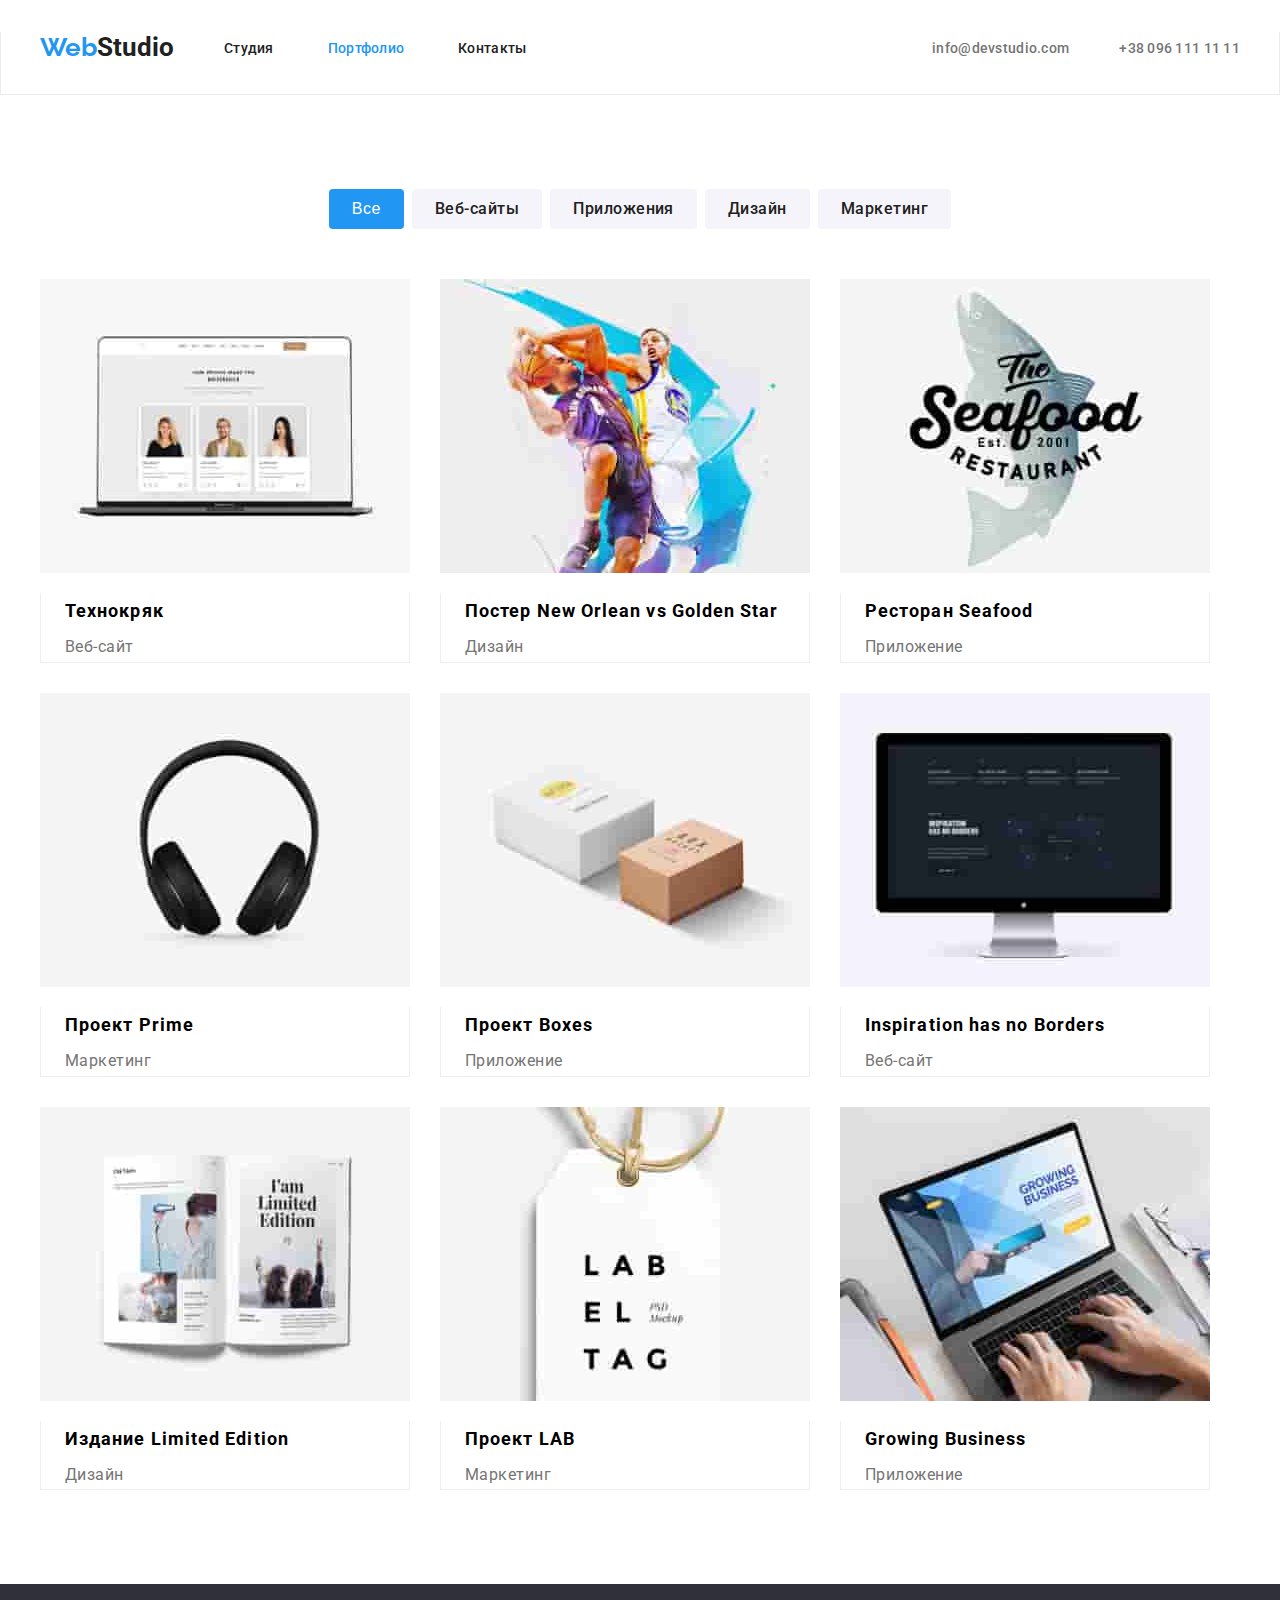
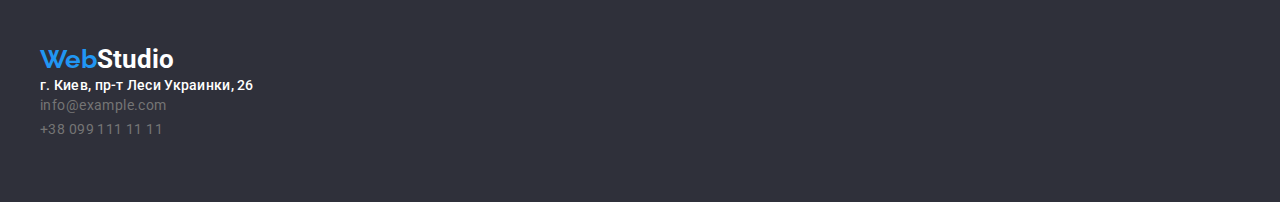
==== commit d2e7ac3a: "допрацював" ====
--- a/portfolio.html
+++ b/portfolio.html
@@ -8,11 +8,14 @@
     <link rel="preconnect" href="https://fonts.googleapis.com">
     <link rel="preconnect" href="https://fonts.gstatic.com" crossorigin>
     <link href="https://fonts.googleapis.com/css2?family=Roboto:wght@400;500;700;900&display=swap" rel="stylesheet">
+    <link rel="preconnect" href="https://fonts.googleapis.com">
+    <link rel="preconnect" href="https://fonts.gstatic.com" crossorigin>
+    <link href="https://fonts.googleapis.com/css2?family=Raleway:wght@700&display=swap" rel="stylesheet">
 
     <link rel="stylesheet" href="./css/style.css">
 </head>
 <body>
-    <header style="background-color: #fff;">
+    <header>
         <div class="container">
             <div class="sky">
                 <nav class="hat">
@@ -39,16 +42,26 @@
         </div>    
     </header>
     <main>
-        <section>
-            <section class="port-sec">
+        <section class="sections">
+            <div class="container">
                 <h1 class="hide">Проекты</h1>
-                <button disabled class="way-p" type=“button”> Все</button>
-                <button disabled class="way" type=“button”> Веб-сайты</button>
-                <button disabled class="way" type=“button”> Приложения</button>
-                <button disabled class="way" type=“button”> Дизайн</button>
-                <button disabled class="way" type=“button”> Маркетинг</button>     
-            </section>
-            <div class="container">
+                <ul class="port-ul">
+                    <li>
+                        <button disabled class="way-p" type=“button”> Все</button> 
+                    </li>
+                    <li>
+                        <button disabled class="way" type=“button”> Веб-сайты</button>
+                    </li>
+                    <li>
+                        <button disabled class="way" type=“button”> Приложения</button>
+                    </li>
+                    <li>
+                        <button disabled class="way" type=“button”> Дизайн</button>
+                    </li>
+                    <li>
+                        <button disabled class="way" type=“button”> Маркетинг</button> 
+                    </li>
+                </ul>
                 <ul class="port-galery">
                 <li class="port-photo">
                     <img src="./images/no.jpg" width="370x" height="294px" alt="Failed to load image">
@@ -120,11 +133,13 @@
     <footer class="bottom">
         <div class="container">
             <a class="logo" href="#" lang="en">Web<span class="logo-II">Studio</span></a> 
-            <ul class="foot-ul">
-                <li><address><a style="text-decoration: none;" class="city" href="https://www.google.com/maps/place/%D0%B1%D1%83%D0%BB.+%D0%9B%D0%B5%D1%81%D0%B8+%D0%A3%D0%BA%D1%80%D0%B0%D0%B8%D0%BD%D0%BA%D0%B8,+26,+%D0%9A%D0%B8%D0%B5%D0%B2,+02000/@50.4266149,30.5368623,17z/data=!4m5!3m4!1s0x40d4cf0e033ecbe9:0x57a4dffefec77da0!8m2!3d50.4265807!4d30.5383858">г. Киев, пр-т Леси Украинки, 26</a></address></li>
+            <address>
+                <ul class="foot-ul">
+                <li><a style="text-decoration: none;" class="city" href="https://www.google.com/maps/place/%D0%B1%D1%83%D0%BB.+%D0%9B%D0%B5%D1%81%D0%B8+%D0%A3%D0%BA%D1%80%D0%B0%D0%B8%D0%BD%D0%BA%D0%B8,+26,+%D0%9A%D0%B8%D0%B5%D0%B2,+02000/@50.4266149,30.5368623,17z/data=!4m5!3m4!1s0x40d4cf0e033ecbe9:0x57a4dffefec77da0!8m2!3d50.4265807!4d30.5383858">г. Киев, пр-т Леси Украинки, 26</a></li>
                 <li><a style="text-decoration: none;" class="foot-contacts" href="mailto:info@example.com">info@example.com</a></li>
                 <li><a style="text-decoration: none;" class="foot-contacts-p" href="tel:+380991111111">+38 099 111 11 11</a></li>
-            </ul>           
+            </ul>
+            </address>           
         </div>
     </footer>
 </body>
--- a/css/style.css
+++ b/css/style.css
@@ -3,6 +3,13 @@
 *::after,
 *::before {
     box-sizing: inherit;
+}
+
+header {
+    background-color: #ffffff;
+    border-bottom: 1px solid #ECECEC;
+    border-left: 1px solid #ECECEC;
+    border-right: 1px solid #ECECEC;
 }
 
 h1,
@@ -12,7 +19,7 @@
 h5,
 h6,
 p {
-    margin-top: 0;
+    margin: 0;
 }
 
 img {
@@ -26,9 +33,9 @@
 }
 
 body {
-    font-family: 'Roboto', sans-serif;
-}
-
+    font-family: Roboto;
+    margin: 0 auto;
+}
 
 address {
     font-style: normal;
@@ -40,9 +47,6 @@
     padding: 0;
 }
 
-a {
-    display: inline-block;
-}
 
 /* menu */
 
@@ -56,9 +60,8 @@
 .sky {
     display: flex;
     align-items: center;
-    border-bottom: 1px solid #ECECEC;
-    border-left: 1px solid #ECECEC;
-    border-right: 1px solid #ECECEC;
+    margin-top: 32px;
+    margin-bottom: 32px;
 }
 
 .hat {
@@ -69,29 +72,29 @@
 .logo {
     text-decoration: none;
     font-weight: 700;
+    font-family: raleway;
     font-size: 26px;
     line-height: 1.17;
-    padding: 25px 25px;
-    color:#2196F3
+    color:#2196F3;
 }
 
 .logo-II {
     color: #ffffff;
+    font-family: roboto;
 }
 
 .logo-III {
+    font-family: roboto;
     color: #212121;
 }
 
 .headmenu {
     display: flex;
-    align-items: center;
-    gap: 50px;
+    margin-left: 93px;
 }
 
 .submenu-link {
     display: inline-block;
-    margin-left: 30px;
 }
 
 .menu-link {
@@ -100,7 +103,9 @@
     font-size: 14px;
     line-height: 1.17;
     letter-spacing: 0.02em;
-    padding: 32px 32px;
+    padding-top: 32px;
+    padding-bottom: 32px;
+    margin-left: 50px;
 }
 
 .menu-link-p {
@@ -109,7 +114,9 @@
     font-size: 14px;
     line-height: 1.17;
     letter-spacing: 0.02em;
-    padding: 32px 32px;
+    padding-top: 32px;
+    padding-bottom: 32px;
+    margin-left: 50px;
 }
 
 .cap {
@@ -126,17 +133,9 @@
     letter-spacing: 0.02em;
 }
 
-.foot-contacts {
-    
-}
-
-.city {
-    color: #ffffff;
-    font-weight: 500;
-    font-size: 14px;
-    line-height: 1.17;
-    letter-spacing: 0.02em;
-    margin-top: 20px;
+.contact-icon {
+    fill: #757575;
+    margin-right: 10px;
 }
 
 /* main */
@@ -145,6 +144,12 @@
     background-color: #2F303A;
     padding: 200px 0;
     text-align: center;
+    background-image: linear-gradient(to right, rgba(47, 48, 58, 0.4), rgba(47, 48, 58, 0.4)), url(../images/bgs.ph.jpg);
+    max-width: 1600px;
+    margin: 0 auto;
+    background-repeat: no-repeat;
+    background-size: cover;
+    background-position: center;
 }
 
 .section-II {
@@ -163,6 +168,7 @@
 .sections {
     padding-top: 94px;
     padding-bottom: 94px;
+    background-size: cover
 }
 
 .title {
@@ -174,8 +180,8 @@
     text-align: center;
     text-transform: uppercase;
     max-width: 696px;
-    margin: 0 auto 200px;
-    margin-bottom: 40px;
+    margin-left: auto;
+    margin-right: auto;
 }
 
 .button {
@@ -193,15 +199,6 @@
     cursor: pointer;
 }
 
-
-.advantage {
-    font-weight: 700;
-    font-size: 14px;
-    line-height: 1.17;
-    letter-spacing: 0.03em;
-    text-transform: uppercase;
-    align-items: center;
-}
 
 .subtitle {
     position: absolute; 
@@ -234,6 +231,25 @@
     margin-bottom: 50px;
 }
 
+.clients {
+    font-weight: 700; 
+    font-size: 36px; 
+    line-height: 1.17;
+    letter-spacing: 0.03em;
+    display: flex;
+    justify-content: center;
+}
+
+.advantage {
+    font-weight: 700;
+    font-size: 14px;
+    line-height: 1.17;
+    letter-spacing: 0.03em;
+    text-transform: uppercase;
+    align-items: center;
+    margin-bottom: 10px;
+}
+
 .advantage-link {
     color: #757575;
     font-weight: 400;
@@ -267,6 +283,7 @@
     letter-spacing: 0.03em;
     text-align: center;
     margin-top: 10px;
+    margin-bottom: 30px;
 }
 
 .flat-link {
@@ -275,8 +292,6 @@
     gap: 30px;
 }
 
-.flat {
-}
 
 .foot-flat-link {
     list-style: none;
@@ -287,7 +302,6 @@
 .foot-flat {
     background-color: #ffffff;
     width: 270px;
-    height: 368px;
     left: 815px;
     top: 1635px;
     border-radius: 0px 0px 4px 4px;
@@ -296,6 +310,16 @@
 
 .bottom {
     background-color: #2F303A;
+    padding-top: 60px;
+    padding-bottom: 60px;
+}
+
+.city {
+    color: #ffffff;
+    font-weight: 500;
+    font-size: 14px;
+    line-height: 1.17;
+    letter-spacing: 0.02em;
 }
 
 .foot-contacts {
@@ -304,7 +328,6 @@
     line-height: 1.71;
     letter-spacing: 0.03em;
     color: #757575;
-    margin-top: 10px;
 }
 
 .foot-contacts-p {
@@ -313,7 +336,15 @@
     line-height: 1.71;
     letter-spacing: 0.03em;
     color: #757575;
-    margin-top: 10px;
+}
+
+.foot-link-con-l {
+    margin-bottom: 9px;
+    padding-top: 20px;
+}
+
+.foot-link-con-ll {
+    margin-bottom: 9px;
 }
 
 /* other */
@@ -322,6 +353,14 @@
     color: #2196F3;
 }
 
+.foot-contacts:hover {
+    color: #2196F3;
+}
+
+.foot-contacts-p:hover {
+    color: #2196F3;
+}
+
 .city:hover {
     color: #2196F3;
 }
@@ -332,10 +371,6 @@
 
 .menu-link-p:hover {
     color: #2196F3;
-}
-
-.button:hover {
-    box-shadow: 4px 0px 4px rgba(18, 141, 207, 0.744);
 }
 
 .button:active {
@@ -349,8 +384,17 @@
     text-align: center;
 }
 
+.port-ul {
+    display: flex;
+    align-items: center;
+    justify-content: center;
+    padding-bottom: 50px;
+    gap: 8px;
+}
+
 .way {
     color: #212121;
+    font-family: Roboto;
     font-weight: 500;
     font-size: 16px;
     line-height: 1.6;
@@ -360,9 +404,6 @@
     border: 1px solid transparent;
     border-radius: 4px;
     cursor: pointer;
-    margin-bottom: 55px;
-    margin-top: 100px;
-    margin-left: 8px;
 }
 
 .way-p {
@@ -376,9 +417,6 @@
     border: 1px solid transparent;
     border-radius: 4px;
     cursor: pointer;
-    margin-bottom: 55px;
-    margin-top: 100px;
-    margin-left: 8px;
 }
 
 .rearward {
@@ -406,8 +444,6 @@
     gap: 30px;
 }
 
-.port-photo {
-}
 
 .port-galery-div {
    border-left: 1px solid #EEEEEE;
@@ -440,6 +476,7 @@
 .way:hover {
     color: #ffffff;
 }
-
-
-
+ 
+
+
+
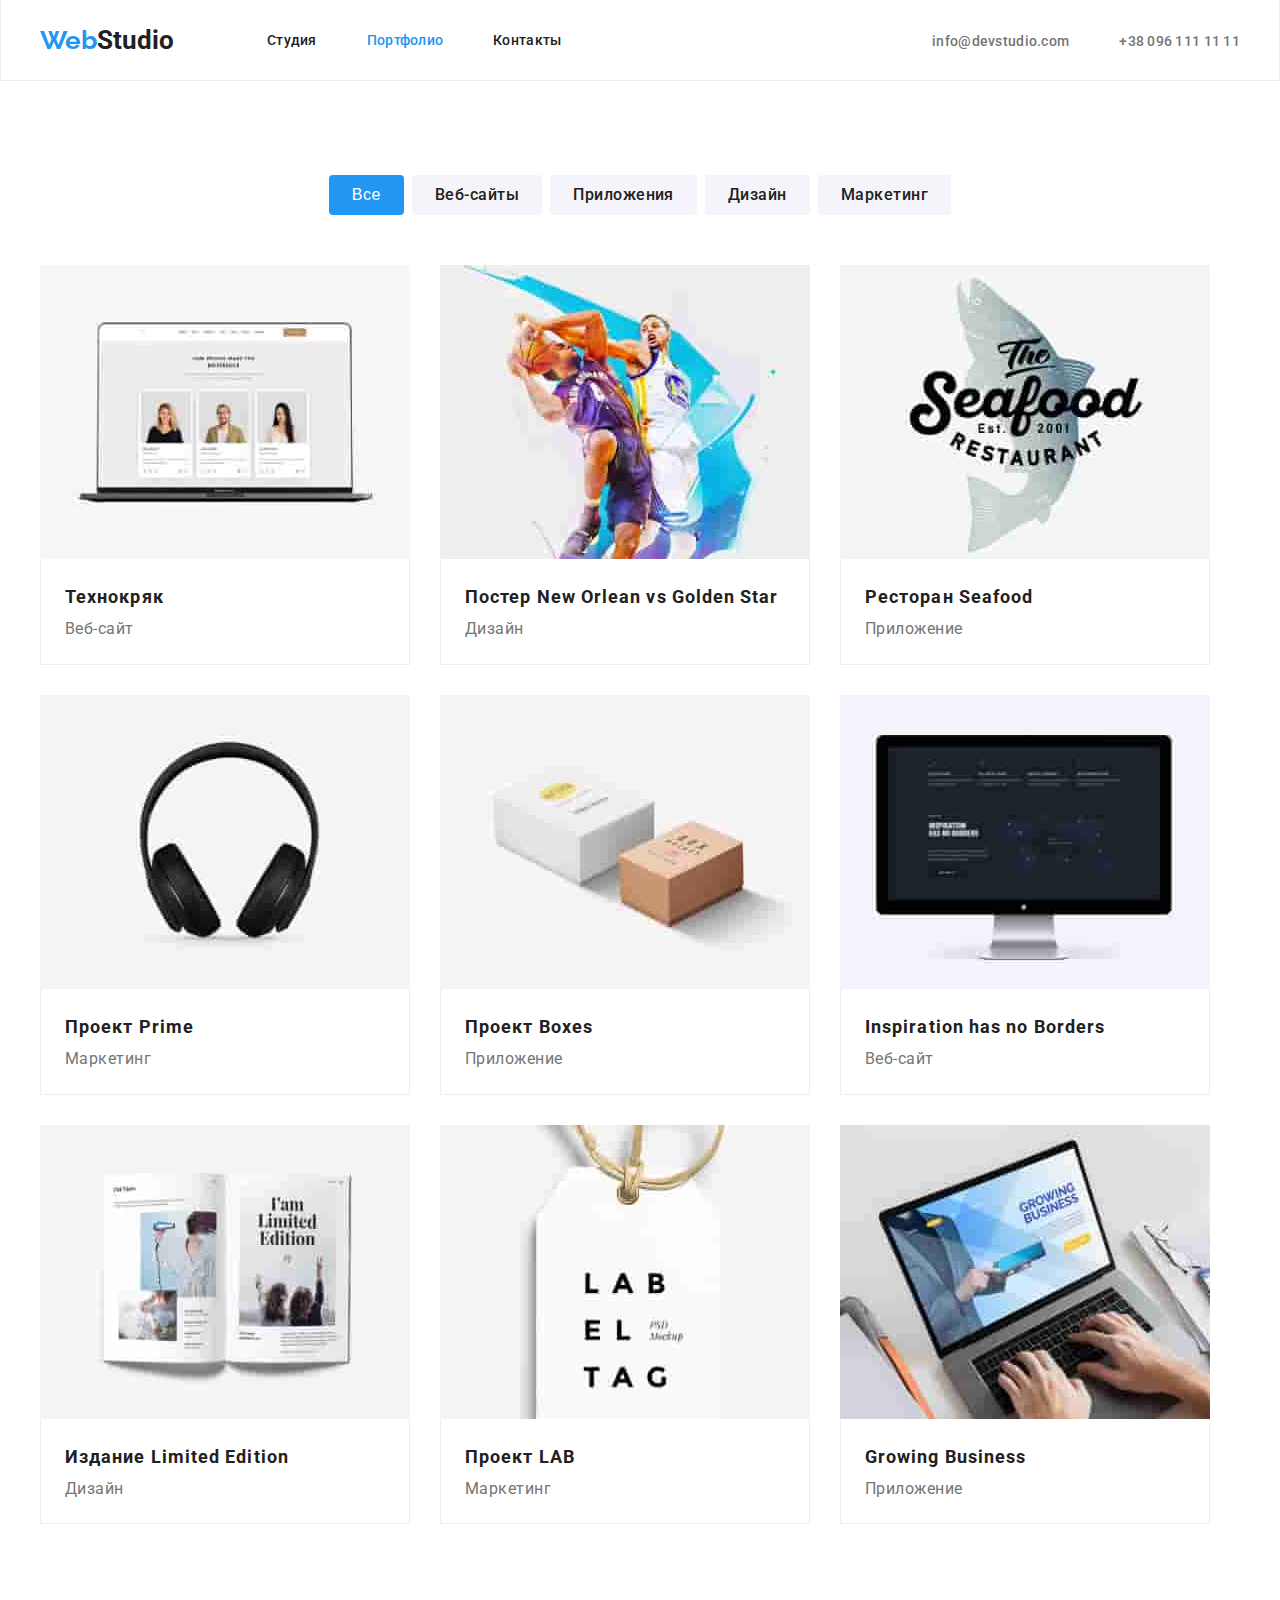
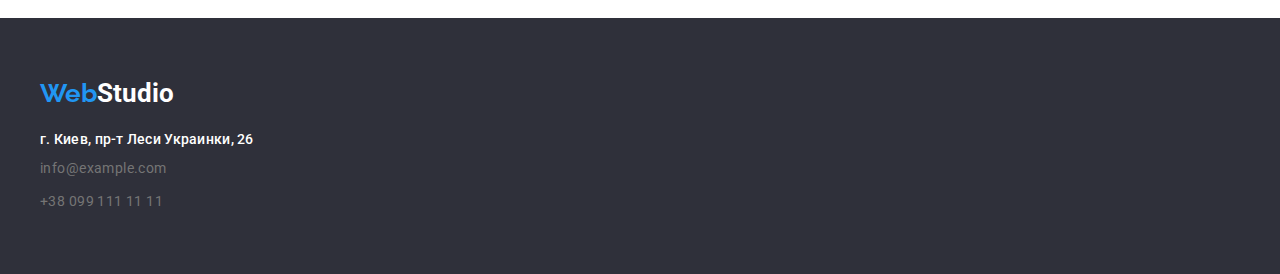
==== commit 62d88006: "остання корекція" ====
--- a/portfolio.html
+++ b/portfolio.html
@@ -22,7 +22,7 @@
                     <a href="./index.html">
                         <a class="logo" href="#" lang="en">Web<span class="logo-III">Studio</span></a> 
                     </a>    
-                <ul class="hedmenu">
+                <ul class="headmenu">
                     <li class="submenu-link">
                         <a style="text-decoration: none;" class="menu-link" href="./index.html">Студия</a> 
                     </li>
@@ -35,8 +35,8 @@
                 </ul>
                 </nav>
                 <ul class="cap">
-                    <li class="email-tel"><a style="text-decoration: none;" class="contacts" href="mailto:info@devstudio.com">info@devstudio.com</a></li>
-                    <li class="email-tel"><a style="text-decoration: none;" class="contacts" href="tel:+380961111111">+38 096 111 11 11</a></li>
+                    <li class="email-tel"><a class="contacts" href="mailto:info@devstudio.com">info@devstudio.com</a></li>
+                    <li class="email-tel"><a class="contacts" href="tel:+380961111111">+38 096 111 11 11</a></li>
                 </ul>
             </div>
         </div>    
@@ -63,68 +63,86 @@
                     </li>
                 </ul>
                 <ul class="port-galery">
-                <li class="port-photo">
+                <li class="port-photo"> 
+                    <a class="img-link" href="#"> 
                     <img src="./images/no.jpg" width="370x" height="294px" alt="Failed to load image">
                     <div class="port-galery-div">
                         <h2 class="rearward">Технокряк</h2>
                         <p class="description">Веб-сайт</p>
                     </div>
+                    </a>
                 </li>
-                <li class="port-photo">
+                <li class="port-photo"> 
+                    <a class="img-link" href="#">
                     <img src="./images/noo.jpg" width="370px" height="294px" alt="Failed to load image">
                     <div class="port-galery-div">
                         <h2 class="rearward">Постер New Orlean vs Golden Star</h2>
                         <p class="description">Дизайн</p>
                     </div>
+                    </a>
                 </li>
-                <li class="port-photo">
+                <li class="port-photo"> 
+                    <a class="img-link" href="#"> 
                     <img src="./images/nooo.jpg" width="370px" height="294px" alt="Failed to load image">
                     <div class="port-galery-div">
                         <h2 class="rearward">Ресторан Seafood</h2>
                         <p class="description">Приложение</p>
                     </div>
+                    </a>
                 </li>
                 <li class="port-photo">
+                    <a class="img-link" href="#"> 
                     <img src="./images/noooo.jpg" width="370px" height="294px" alt="Failed to load image">
                     <div class="port-galery-div">
                         <h2 class="rearward">Проект Prime</h2>
                         <p class="description">Маркетинг</p>
                     </div>
+                    </a>
                 </li>
-                <li class="port-photo">
+                <li class="port-photo"> 
+                    <a class="img-link" href="#">
                     <img src="./images/nooooo.jpg" width="370px" height="294px" alt="Failed to load image">
                     <div class="port-galery-div">
                         <h2 class="rearward">Проект Boxes</h2>
                         <p class="description">Приложение</p>
                     </div>
+                    </a>
                 </li>
-                <li class="port-photo">
+                <li class="port-photo"> 
+                    <a class="img-link" href="#">  
                     <img src="./images/noooooo.jpg" width="370px" height="294px" alt="Failed to load image">
                     <div class="port-galery-div">
                         <h2 class="rearward">Inspiration has no Borders</h2>
                         <p class="description">Веб-сайт</p>
                     </div>
+                    </a>
                 </li>
                 <li class="port-photo">
+                    <a class="img-link" href="#">
                     <img src="./images/nooooooo.jpg" width="370px" height="294px" alt="Failed to load image">
                     <div class="port-galery-div">
                         <h2 class="rearward">Издание Limited Edition</h2>
                         <p class="description">Дизайн</p>
                     </div>
+                    </a>
                 </li>
-                <li class="port-photo">
+                <li class="port-photo"> 
+                    <a class="img-link" href="#">
                     <img src="./images/noooooooo.jpg" width="370" height="294" alt="Failed to load image">
                     <div class="port-galery-div">
                         <h2 class="rearward">Проект LAB</h2>
                         <p class="description">Маркетинг</p>
                     </div>
+                    </a>
                 </li>
                 <li class="port-photo">
+                    <a class="img-link" href="#">
                     <img src="./images/nooooooooo.jpg" width="370" height="294" alt="Failed to load image">
                     <div class="port-galery-div">
                         <h2 class="rearward">Growing Business</h2>
                         <p class="description">Приложение</p>
                     </div>
+                    </a>
                 </li>
                 </ul>
             </div>
@@ -135,9 +153,9 @@
             <a class="logo" href="#" lang="en">Web<span class="logo-II">Studio</span></a> 
             <address>
                 <ul class="foot-ul">
-                <li><a style="text-decoration: none;" class="city" href="https://www.google.com/maps/place/%D0%B1%D1%83%D0%BB.+%D0%9B%D0%B5%D1%81%D0%B8+%D0%A3%D0%BA%D1%80%D0%B0%D0%B8%D0%BD%D0%BA%D0%B8,+26,+%D0%9A%D0%B8%D0%B5%D0%B2,+02000/@50.4266149,30.5368623,17z/data=!4m5!3m4!1s0x40d4cf0e033ecbe9:0x57a4dffefec77da0!8m2!3d50.4265807!4d30.5383858">г. Киев, пр-т Леси Украинки, 26</a></li>
-                <li><a style="text-decoration: none;" class="foot-contacts" href="mailto:info@example.com">info@example.com</a></li>
-                <li><a style="text-decoration: none;" class="foot-contacts-p" href="tel:+380991111111">+38 099 111 11 11</a></li>
+                <li class="foot-link-con-l"><a style="text-decoration: none;" class="city" href="https://www.google.com/maps/place/%D0%B1%D1%83%D0%BB.+%D0%9B%D0%B5%D1%81%D0%B8+%D0%A3%D0%BA%D1%80%D0%B0%D0%B8%D0%BD%D0%BA%D0%B8,+26,+%D0%9A%D0%B8%D0%B5%D0%B2,+02000/@50.4266149,30.5368623,17z/data=!4m5!3m4!1s0x40d4cf0e033ecbe9:0x57a4dffefec77da0!8m2!3d50.4265807!4d30.5383858">г. Киев, пр-т Леси Украинки, 26</a></li>
+                <li class="foot-link-con-ll"><a style="text-decoration: none;" class="foot-contacts" href="mailto:info@example.com">info@example.com</a></li>
+                <li class="foot-link-con-lll"><a style="text-decoration: none;" class="foot-contacts-p" href="tel:+380991111111">+38 099 111 11 11</a></li>
             </ul>
             </address>           
         </div>
--- a/css/style.css
+++ b/css/style.css
@@ -39,6 +39,7 @@
 
 address {
     font-style: normal;
+    margin-top: 20px;
 }
 
 ul, ol {
@@ -60,8 +61,6 @@
 .sky {
     display: flex;
     align-items: center;
-    margin-top: 32px;
-    margin-bottom: 32px;
 }
 
 .hat {
@@ -91,10 +90,13 @@
 .headmenu {
     display: flex;
     margin-left: 93px;
+    gap: 50px;
 }
 
 .submenu-link {
     display: inline-block;
+    padding-top: 32px;
+    padding-bottom: 32px;
 }
 
 .menu-link {
@@ -103,9 +105,7 @@
     font-size: 14px;
     line-height: 1.17;
     letter-spacing: 0.02em;
-    padding-top: 32px;
-    padding-bottom: 32px;
-    margin-left: 50px;
+    display: block;
 }
 
 .menu-link-p {
@@ -114,9 +114,7 @@
     font-size: 14px;
     line-height: 1.17;
     letter-spacing: 0.02em;
-    padding-top: 32px;
-    padding-bottom: 32px;
-    margin-left: 50px;
+    display: block;
 }
 
 .cap {
@@ -131,6 +129,7 @@
     font-size: 14px;
     line-height: 1.17;
     letter-spacing: 0.02em;
+    text-decoration: none;
 }
 
 .contact-icon {
@@ -140,7 +139,7 @@
 
 /* main */
 
-.section-I {
+.section-hero {
     background-color: #2F303A;
     padding: 200px 0;
     text-align: center;
@@ -152,23 +151,25 @@
     background-position: center;
 }
 
-.section-II {
-    display: flex;
-}
-
-.section-III {
+.section-benefits {
+    display: flex;
+    padding-bottom: 0;
+}
+
+.section-work {
     display: flex;
     padding-top: 0;
 }
 
-.section-IIII {
+.section-team {
     background-color: #F5F4FA;
 }
+
+.section-client {}
 
 .sections {
     padding-top: 94px;
     padding-bottom: 94px;
-    background-size: cover
 }
 
 .title {
@@ -340,7 +341,6 @@
 
 .foot-link-con-l {
     margin-bottom: 9px;
-    padding-top: 20px;
 }
 
 .foot-link-con-ll {
@@ -390,6 +390,10 @@
     justify-content: center;
     padding-bottom: 50px;
     gap: 8px;
+}
+
+.img-link {
+    text-decoration: none;
 }
 
 .way {
@@ -424,8 +428,7 @@
     font-size: 18px;
     line-height: 2;
     letter-spacing: 0.06em;
-    margin-top: 20px;
-    margin-left: 24px;
+    color: #212121;
 }
 
 .description {
@@ -434,11 +437,10 @@
     font-size: 16px;
     line-height: 1.8;
     letter-spacing: 0.03em;
-    margin-top: 4px;
-    margin-left: 24px;
-}
-
-.port-galery {
+    color: #757575;
+}
+
+.port-galery { 
     display: flex;
     flex-wrap: wrap; 
     gap: 30px;
@@ -450,6 +452,9 @@
    border-bottom: 1px solid #EEEEEE;
    border-right: 1px solid #EEEEEE;
    display: block;
+   padding-top: 20px;
+   padding-left: 24px;
+   padding-bottom: 20px;
 }
 
 /* pr.other */
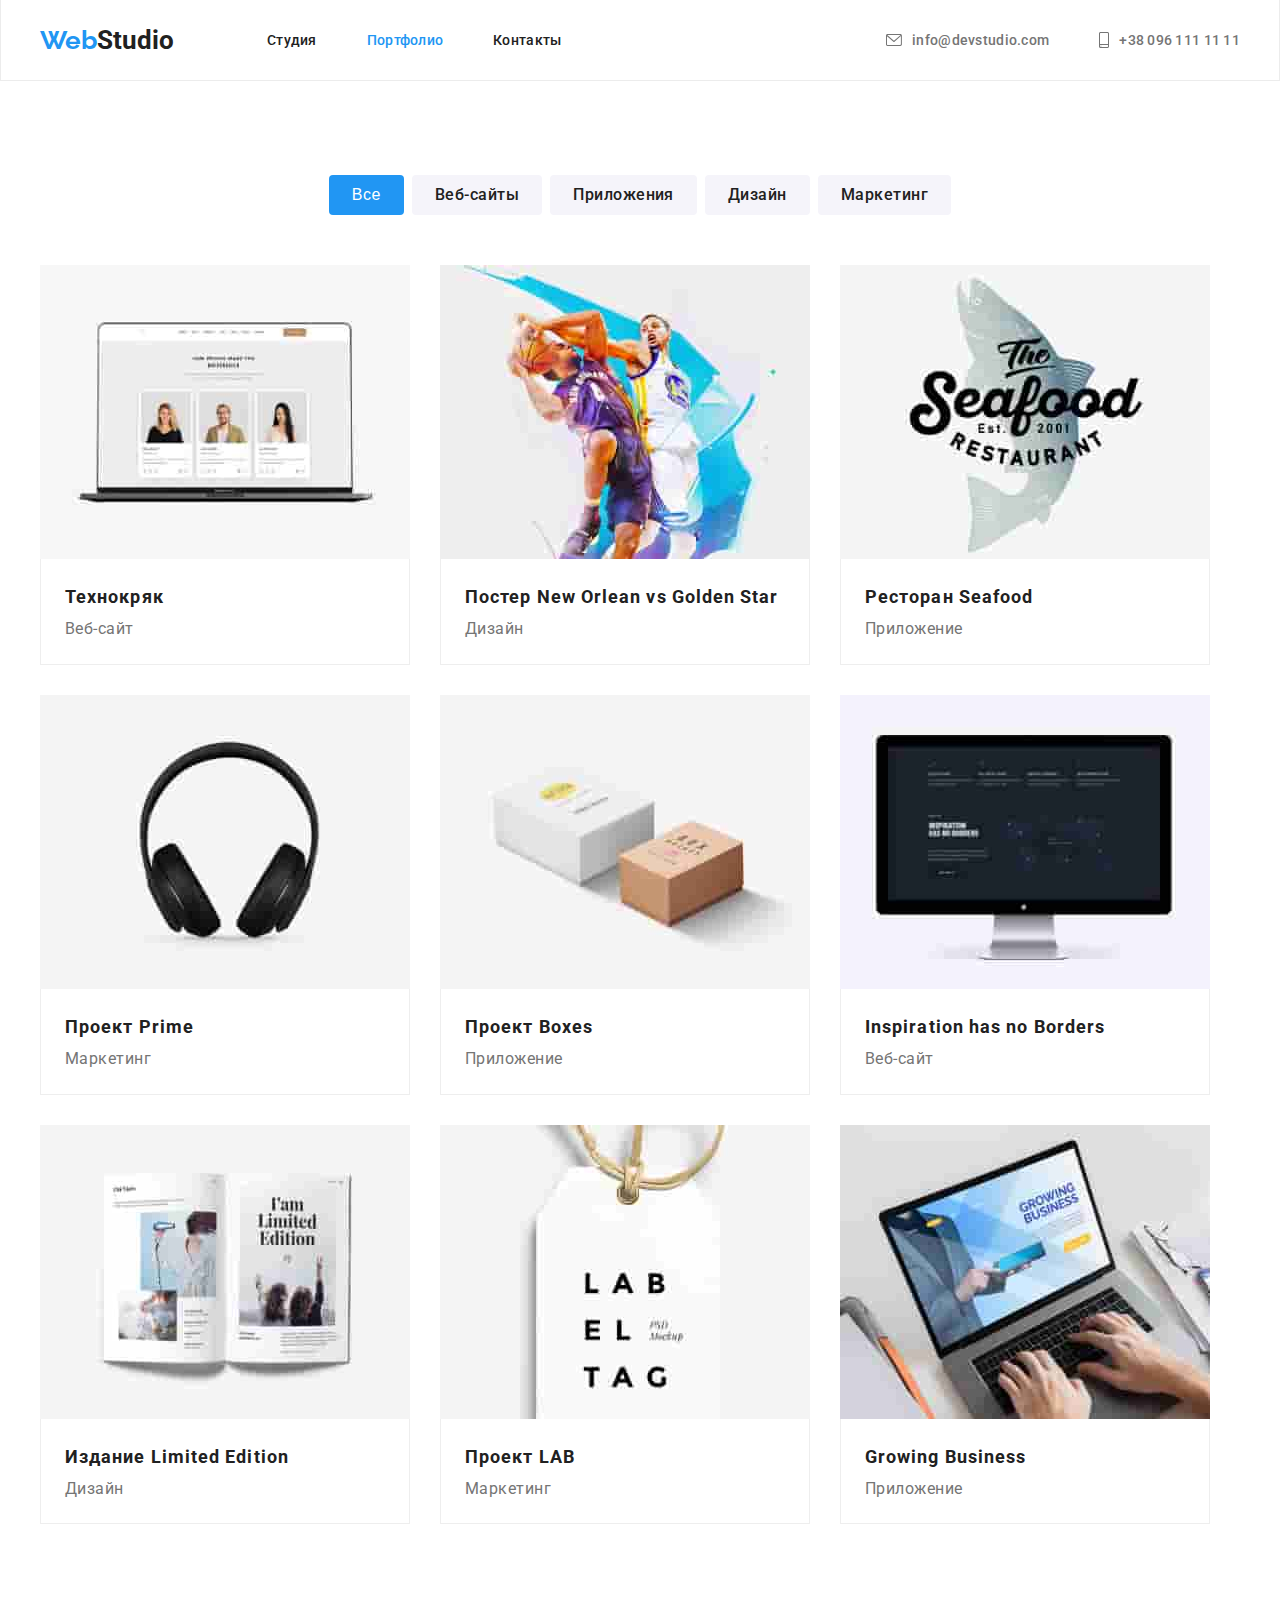
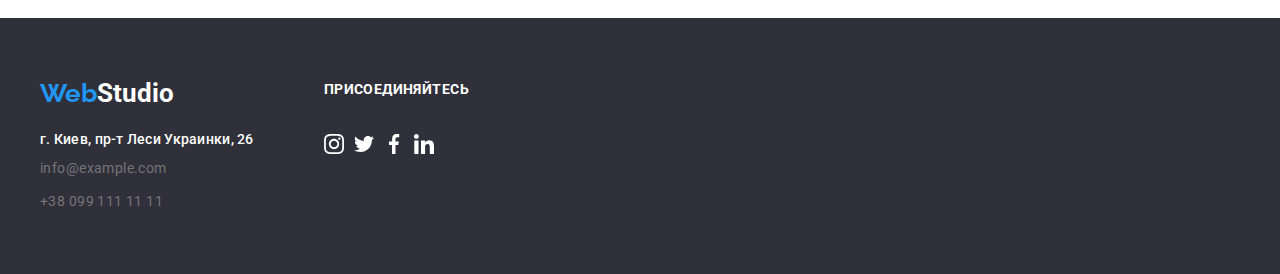
==== commit 94c48182: "Добавив іконки" ====
--- a/portfolio.html
+++ b/portfolio.html
@@ -32,13 +32,27 @@
                     <li class="submenu-link">
                         <a style="text-decoration: none;" class="menu-link" href="./cotacts.html">Контакты</a>
                     </li>
-                </ul>
+                </ul> 
                 </nav>
                 <ul class="cap">
-                    <li class="email-tel"><a class="contacts" href="mailto:info@devstudio.com">info@devstudio.com</a></li>
-                    <li class="email-tel"><a class="contacts" href="tel:+380961111111">+38 096 111 11 11</a></li>
-                </ul>
-            </div>
+                    <li class="email-tel"> 
+                        <a class="contacts" href="mailto:info@devstudio.com">
+                            <svg class="contact-icon" width="16" height="12">
+                                <use href="./images/icon.svg#icon-envelope"></use>
+                            </svg>
+                            info@devstudio.com
+                        </a>
+                    </li>
+                    <li class="email-tel">
+                        <a class="contacts" href="tel:+380961111111">
+                            <svg class="contact-icon" width="10" height="16">
+                                <use href="./images/icon.svg#icon-smartphone"></use>
+                            </svg>
+                            +38 096 111 11 11
+                        </a>
+                    </li>
+                </ul>
+            </div> 
         </div>    
     </header>
     <main>
@@ -149,15 +163,50 @@
         </section>
     </main>
     <footer class="bottom">
-        <div class="container">
-            <a class="logo" href="#" lang="en">Web<span class="logo-II">Studio</span></a> 
-            <address>
-                <ul class="foot-ul">
-                <li class="foot-link-con-l"><a style="text-decoration: none;" class="city" href="https://www.google.com/maps/place/%D0%B1%D1%83%D0%BB.+%D0%9B%D0%B5%D1%81%D0%B8+%D0%A3%D0%BA%D1%80%D0%B0%D0%B8%D0%BD%D0%BA%D0%B8,+26,+%D0%9A%D0%B8%D0%B5%D0%B2,+02000/@50.4266149,30.5368623,17z/data=!4m5!3m4!1s0x40d4cf0e033ecbe9:0x57a4dffefec77da0!8m2!3d50.4265807!4d30.5383858">г. Киев, пр-т Леси Украинки, 26</a></li>
-                <li class="foot-link-con-ll"><a style="text-decoration: none;" class="foot-contacts" href="mailto:info@example.com">info@example.com</a></li>
-                <li class="foot-link-con-lll"><a style="text-decoration: none;" class="foot-contacts-p" href="tel:+380991111111">+38 099 111 11 11</a></li>
-            </ul>
-            </address>           
+        <div class="container container-dsp">
+            <div>
+                <a class="logo" href="#" lang="en">Web<span class="logo-II">Studio</span></a> 
+                <address>
+                    <ul class="foot-ul">
+                    <li class="foot-link-con-l"><a style="text-decoration: none;" class="city" href="https://www.google.com/maps/place/%D0%B1%D1%83%D0%BB.+%D0%9B%D0%B5%D1%81%D0%B8+%D0%A3%D0%BA%D1%80%D0%B0%D0%B8%D0%BD%D0%BA%D0%B8,+26,+%D0%9A%D0%B8%D0%B5%D0%B2,+02000/@50.4266149,30.5368623,17z/data=!4m5!3m4!1s0x40d4cf0e033ecbe9:0x57a4dffefec77da0!8m2!3d50.4265807!4d30.5383858">г. Киев, пр-т Леси Украинки, 26</a></li>
+                    <li class="foot-link-con-ll"><a style="text-decoration: none;" class="foot-contacts" href="mailto:info@example.com">info@example.com</a></li>
+                    <li class="foot-link-con-lll"><a style="text-decoration: none;" class="foot-contacts-p" href="tel:+380991111111">+38 099 111 11 11</a></li>
+                </ul>
+                </address>  
+            </div>
+            <div class="icon-footer">
+                <p class="join">ПРИСОЕДИНЯЙТЕСЬ</p>
+                <ul class="icon-footer-ul">
+                    <li>
+                        <a class="foot-icon-a" href="#"> 
+                        <svg class="foot-icon">
+                            <use href="./images/icon.svg#icon-instagram"></use>
+                        </svg>
+                        </a>
+                    </li>
+                    <li>
+                        <a class="foot-icon-a" href="#">
+                            <svg class="foot-icon">
+                                <use href="./images/icon.svg#icon-twitter"></use>
+                            </svg>
+                        </a>
+                    </li>
+                    <li>
+                        <a class="foot-icon-a" href="#">
+                            <svg class="foot-icon">
+                                <use href="./images/icon.svg#icon-facebook"></use>
+                            </svg>
+                        </a>
+                    </li>
+                    <li>
+                        <a class="foot-icon-a" href="#">
+                            <svg class="foot-icon">
+                                <use href="./images/icon.svg#icon-linkedin"></use>
+                            </svg>
+                        </a>
+                    </li>
+                </ul>
+            </div>         
         </div>
     </footer>
 </body>
--- a/css/style.css
+++ b/css/style.css
@@ -124,6 +124,8 @@
 }
 
 .contacts {
+    display: flex;
+    align-items: center;
     color: #757575;
     font-weight: 500;
     font-size: 14px;
@@ -241,6 +243,58 @@
     justify-content: center;
 }
 
+.clients-list {
+    display: flex;
+    margin-top: 50px;
+    justify-content: center;
+    gap: 30px;
+}
+
+.clients-icon {
+    display: flex;
+    align-items: center;
+    justify-content: center;
+    text-align: center;
+}
+
+.clients-item .clients-link {
+    display: flex;
+    justify-content: center;
+    align-items: center;
+    width: 170px;
+    height: 92px;
+    border: 1px solid #AFB1B8;
+    border-radius: 4px;
+}
+
+.clients-list .clients-icon {
+    fill: #AFB1B8;
+}
+
+.clients-item .clients-link:hover,
+.clients-item .clients-link:focus {
+    border: 1px solid #2196F3;
+    color: #2196F3;
+}
+
+.clients-item .clients-icon {
+    fill: currentColor;
+}
+
+.clients-item .clients-link {
+    color: #AFB1B8;
+}
+
+.icon-explanation {
+    display: flex;
+    justify-content: center;
+    align-items: center;
+    margin-bottom: 30px;
+    width: 270px;
+    height: 120px;
+    background-color: #F5F4FA;
+}
+
 .advantage {
     font-weight: 700;
     font-size: 14px;
@@ -287,10 +341,64 @@
     margin-bottom: 30px;
 }
 
+.team-box .team-list {
+    display: flex;
+    margin-bottom: 30px;
+    gap: 10px;
+    justify-content: center;
+}
+
+.team-box .team-link {
+    width: 44px;
+    padding: 12px;
+    height: 44px;
+    border-radius: 50%;
+    background-position: center;
+    cursor: pointer;
+    color: #AFB1B8;
+}
+
+.team-box .team-icon {
+    width: 20px;
+    height: 20px;
+    fill: #AFB1B8;
+}
+
+.team-link:hover {
+    background-color: #2196F3;
+}
+
+.container-dsp {
+    display: flex;
+}
+
 .flat-link {
     list-style: none;
     display: flex;
     gap: 30px;
+    position: relative;
+    margin-bottom: 94px;
+}
+
+.signature-block {
+    display: flex;
+    justify-content: center;
+    align-items: center;
+    position: absolute;
+    background-color: rgba(47, 48, 58, 0.8);;
+    bottom: 0;
+    width: 370px;
+    height: 70px;
+}
+
+.signature {
+    font-weight: 700;
+    font-size: 14px;
+    width: 205px;
+    height: 16px;
+    line-height: 1.17;
+    letter-spacing: 0.03em;
+    color: #ffffff;
 }
 
 
@@ -347,7 +455,52 @@
     margin-bottom: 9px;
 }
 
+.join {
+    color: #ffffff;
+    font-weight: 700;
+    font-size: 14px;
+    line-height: 1.7;
+    letter-spacing: 0.03em;
+}
+
+.icon-footer {
+    margin-left: 70px;
+}
+
+
+.icon-footer .foot-icon-link {
+    width: 44px;
+    background-color: rgba(255, 255, 255, 0.1);
+    height: 44px;
+    padding: 12px;
+    background-position: center;
+    border-radius: 50%;
+    cursor: pointer;
+    color: #ffffff;
+}
+
+.foot-icon-link:hover {
+    background-color:#2196F3;
+}
+
+.foot-icon {
+    width: 20px;
+    height: 20px;
+    fill: #FFFFFF;
+}
+
+.icon-footer-ul {
+    display: flex;
+    gap: 10px;
+    margin-top: 32px;
+}
+
 /* other */
+
+.contacts:hover .contact-icon,
+.contacts:focus .contact-icon {
+    fill: #2196F3;
+}
 
 .contacts:hover {
     color: #2196F3;
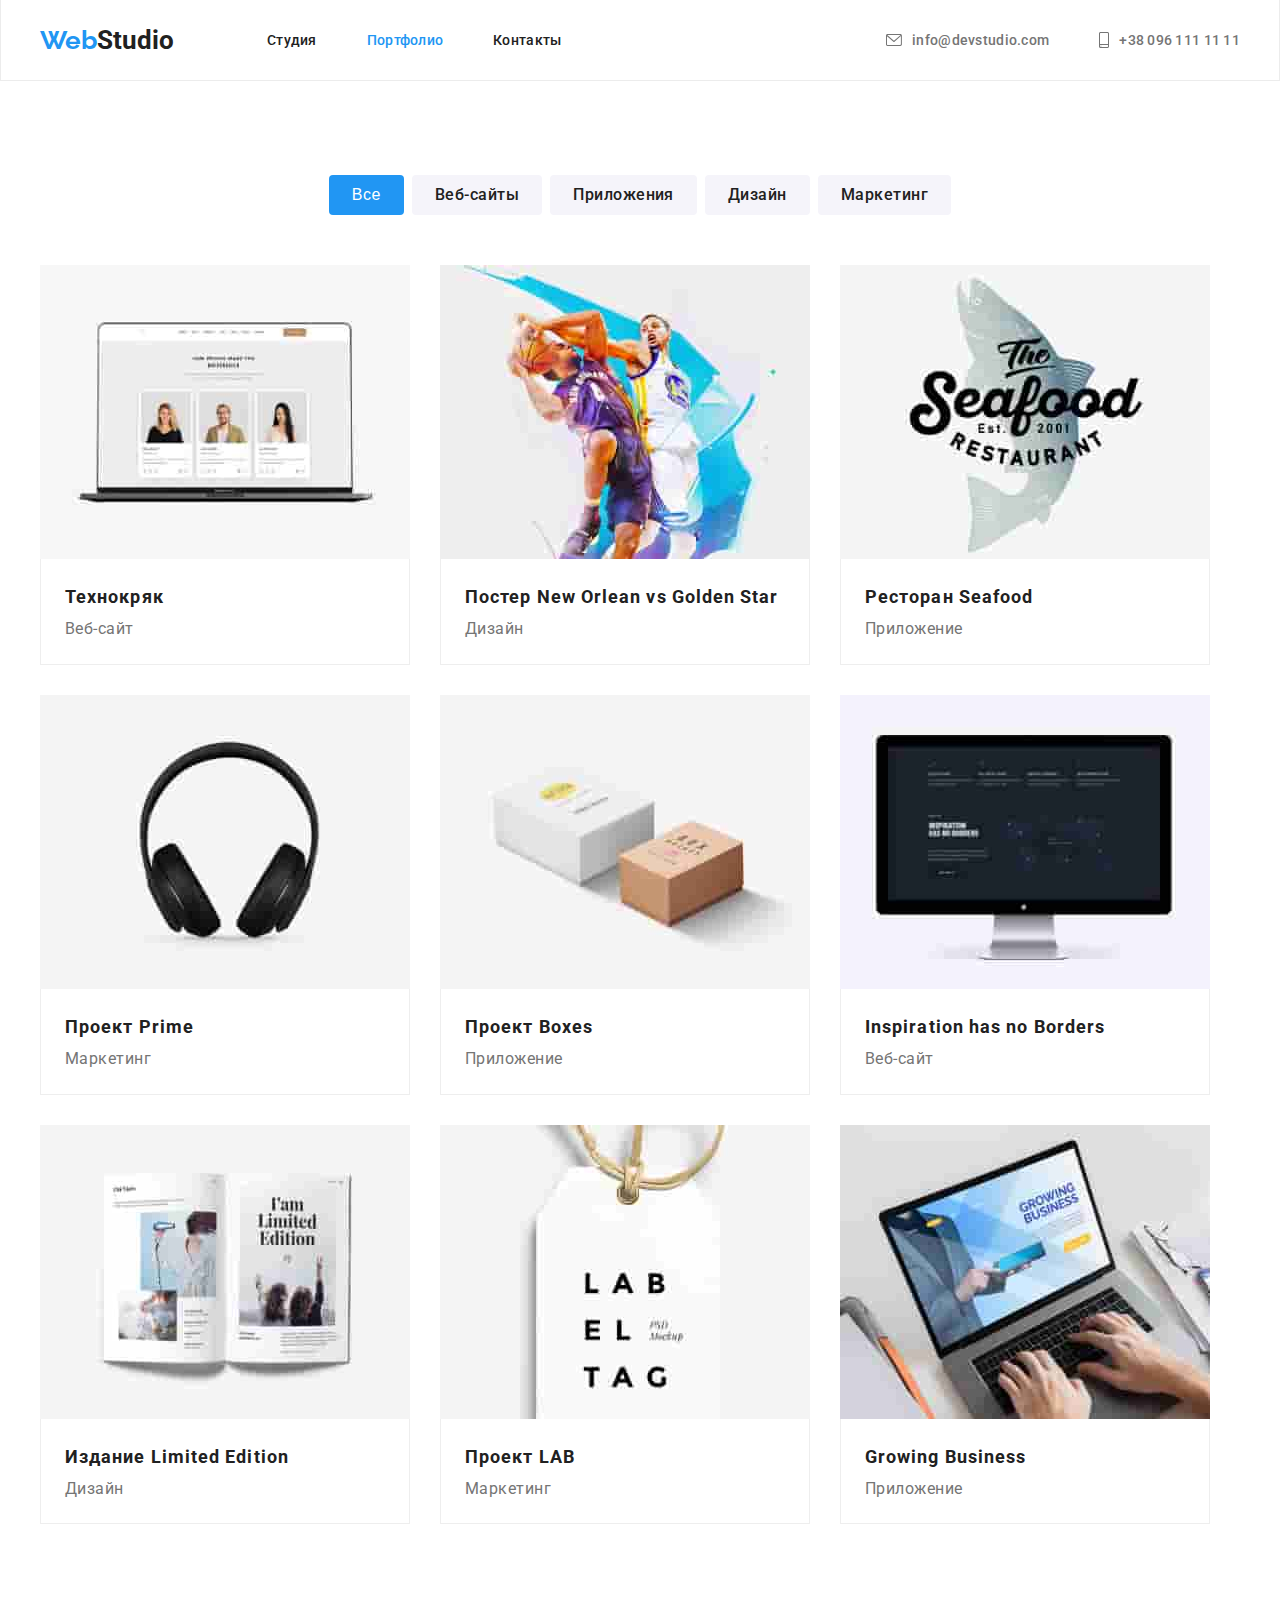
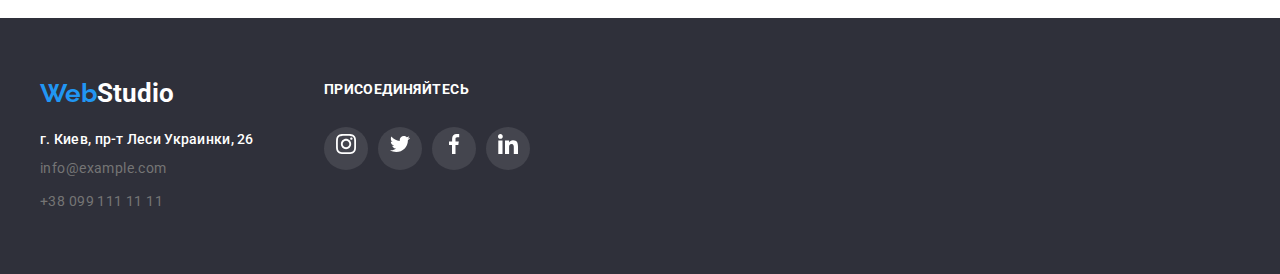
==== commit 142e36a6: "добавив ховер на фото" ====
--- a/portfolio.html
+++ b/portfolio.html
@@ -79,7 +79,12 @@
                 <ul class="port-galery">
                 <li class="port-photo"> 
                     <a class="img-link" href="#"> 
-                    <img src="./images/no.jpg" width="370x" height="294px" alt="Failed to load image">
+                        <div class="hover-box">
+                            <img src="./images/no.jpg" width="370x" height="294px" alt="Failed to load image">
+                            <div class="subhover-box">
+                                <p class="hover-paragraf">Ресурс предлагает комплексные предложения с разным уровнем функционала и сервисов. Все это позволит посетителю получить исчерпывающие сведения о компании или частном лице.</p>
+                            </div>
+                        </div>
                     <div class="port-galery-div">
                         <h2 class="rearward">Технокряк</h2>
                         <p class="description">Веб-сайт</p>
@@ -88,7 +93,12 @@
                 </li>
                 <li class="port-photo"> 
                     <a class="img-link" href="#">
-                    <img src="./images/noo.jpg" width="370px" height="294px" alt="Failed to load image">
+                        <div class="hover-box">
+                            <img src="./images/noo.jpg" width="370px" height="294px" alt="Failed to load image">
+                            <div class="subhover-box">
+                                <p class="hover-paragraf">Ресурс предлагает комплексные предложения с разным уровнем функционала и сервисов. Все это позволит посетителю получить исчерпывающие сведения о компании или частном лице.</p>
+                            </div>
+                        </div>
                     <div class="port-galery-div">
                         <h2 class="rearward">Постер New Orlean vs Golden Star</h2>
                         <p class="description">Дизайн</p>
@@ -97,7 +107,12 @@
                 </li>
                 <li class="port-photo"> 
                     <a class="img-link" href="#"> 
-                    <img src="./images/nooo.jpg" width="370px" height="294px" alt="Failed to load image">
+                        <div class="hover-box">
+                            <img src="./images/nooo.jpg" width="370px" height="294px" alt="Failed to load image">
+                            <div class="subhover-box">
+                                <p class="hover-paragraf">Ресурс предлагает комплексные предложения с разным уровнем функционала и сервисов. Все это позволит посетителю получить исчерпывающие сведения о компании или частном лице.</p>
+                            </div>
+                        </div>
                     <div class="port-galery-div">
                         <h2 class="rearward">Ресторан Seafood</h2>
                         <p class="description">Приложение</p>
@@ -105,8 +120,13 @@
                     </a>
                 </li>
                 <li class="port-photo">
-                    <a class="img-link" href="#"> 
-                    <img src="./images/noooo.jpg" width="370px" height="294px" alt="Failed to load image">
+                    <a class="img-link" href="#">
+                        <div class="hover-box">
+                            <img src="./images/noooo.jpg" width="370px" height="294px" alt="Failed to load image">
+                            <div class="subhover-box">
+                                <p class="hover-paragraf">Ресурс предлагает комплексные предложения с разным уровнем функционала и сервисов. Все это позволит посетителю получить исчерпывающие сведения о компании или частном лице.</p>
+                            </div>
+                        </div>
                     <div class="port-galery-div">
                         <h2 class="rearward">Проект Prime</h2>
                         <p class="description">Маркетинг</p>
@@ -115,7 +135,12 @@
                 </li>
                 <li class="port-photo"> 
                     <a class="img-link" href="#">
-                    <img src="./images/nooooo.jpg" width="370px" height="294px" alt="Failed to load image">
+                        <div class="hover-box">
+                            <img src="./images/nooooo.jpg" width="370px" height="294px" alt="Failed to load image">
+                            <div class="subhover-box">
+                                <p class="hover-paragraf">Ресурс предлагает комплексные предложения с разным уровнем функционала и сервисов. Все это позволит посетителю получить исчерпывающие сведения о компании или частном лице.</p>
+                            </div>
+                        </div>
                     <div class="port-galery-div">
                         <h2 class="rearward">Проект Boxes</h2>
                         <p class="description">Приложение</p>
@@ -123,8 +148,13 @@
                     </a>
                 </li>
                 <li class="port-photo"> 
-                    <a class="img-link" href="#">  
-                    <img src="./images/noooooo.jpg" width="370px" height="294px" alt="Failed to load image">
+                    <a class="img-link" href="#">
+                        <div class="hover-box">
+                            <img src="./images/noooooo.jpg" width="370px" height="294px" alt="Failed to load image">
+                            <div class="subhover-box">
+                                <p class="hover-paragraf">Ресурс предлагает комплексные предложения с разным уровнем функционала и сервисов. Все это позволит посетителю получить исчерпывающие сведения о компании или частном лице.</p>
+                            </div>
+                        </div>  
                     <div class="port-galery-div">
                         <h2 class="rearward">Inspiration has no Borders</h2>
                         <p class="description">Веб-сайт</p>
@@ -133,7 +163,12 @@
                 </li>
                 <li class="port-photo">
                     <a class="img-link" href="#">
-                    <img src="./images/nooooooo.jpg" width="370px" height="294px" alt="Failed to load image">
+                        <div class="hover-box">
+                            <img src="./images/nooooooo.jpg" width="370px" height="294px" alt="Failed to load image">
+                            <div class="subhover-box">
+                                <p class="hover-paragraf">Ресурс предлагает комплексные предложения с разным уровнем функционала и сервисов. Все это позволит посетителю получить исчерпывающие сведения о компании или частном лице.</p>
+                            </div>
+                        </div>  
                     <div class="port-galery-div">
                         <h2 class="rearward">Издание Limited Edition</h2>
                         <p class="description">Дизайн</p>
@@ -142,7 +177,12 @@
                 </li>
                 <li class="port-photo"> 
                     <a class="img-link" href="#">
-                    <img src="./images/noooooooo.jpg" width="370" height="294" alt="Failed to load image">
+                        <div class="hover-box">
+                            <img src="./images/noooooooo.jpg" width="370" height="294" alt="Failed to load image">
+                            <div class="subhover-box">
+                                <p class="hover-paragraf">Ресурс предлагает комплексные предложения с разным уровнем функционала и сервисов. Все это позволит посетителю получить исчерпывающие сведения о компании или частном лице.</p>
+                            </div>
+                        </div>  
                     <div class="port-galery-div">
                         <h2 class="rearward">Проект LAB</h2>
                         <p class="description">Маркетинг</p>
@@ -151,7 +191,12 @@
                 </li>
                 <li class="port-photo">
                     <a class="img-link" href="#">
-                    <img src="./images/nooooooooo.jpg" width="370" height="294" alt="Failed to load image">
+                        <div class="hover-box">
+                            <img src="./images/nooooooooo.jpg" width="370" height="294" alt="Failed to load image">
+                            <div class="subhover-box">
+                                <p class="hover-paragraf">Ресурс предлагает комплексные предложения с разным уровнем функционала и сервисов. Все это позволит посетителю получить исчерпывающие сведения о компании или частном лице.</p>
+                            </div>
+                        </div>  
                     <div class="port-galery-div">
                         <h2 class="rearward">Growing Business</h2>
                         <p class="description">Приложение</p>
@@ -178,28 +223,28 @@
                 <p class="join">ПРИСОЕДИНЯЙТЕСЬ</p>
                 <ul class="icon-footer-ul">
                     <li>
-                        <a class="foot-icon-a" href="#"> 
+                        <a class="foot-icon-link" href="#"> 
                         <svg class="foot-icon">
                             <use href="./images/icon.svg#icon-instagram"></use>
                         </svg>
                         </a>
                     </li>
                     <li>
-                        <a class="foot-icon-a" href="#">
+                        <a class="foot-icon-link" href="#">
                             <svg class="foot-icon">
                                 <use href="./images/icon.svg#icon-twitter"></use>
                             </svg>
                         </a>
                     </li>
                     <li>
-                        <a class="foot-icon-a" href="#">
+                        <a class="foot-icon-link" href="#">
                             <svg class="foot-icon">
                                 <use href="./images/icon.svg#icon-facebook"></use>
                             </svg>
                         </a>
                     </li>
                     <li>
-                        <a class="foot-icon-a" href="#">
+                        <a class="foot-icon-link" href="#">
                             <svg class="foot-icon">
                                 <use href="./images/icon.svg#icon-linkedin"></use>
                             </svg>
--- a/css/style.css
+++ b/css/style.css
@@ -547,6 +547,44 @@
 
 .img-link {
     text-decoration: none;
+    display: flex;
+    flex-direction: column;
+    height: 100%;
+}
+
+.hover-box {
+    position: relative;
+    overflow: hidden;
+}
+
+.img-link:hover .subhover-box {
+    display: block;
+}
+
+.img-link:hover {
+    box-shadow: 0px 1px 1px rgba(0, 0, 0, 0.12), 0px 4px 4px rgba(0, 0, 0, 0.06), 1px 4px 6px rgba(0, 0, 0, 0.16);
+}
+
+.subhover-box {
+    position: absolute;
+    display: flex;
+    align-items: center;
+    justify-content: center;
+    width: 370px;
+    height: 294px;
+    top: 0;
+    left: 0;
+    background-color: rgba(33, 150, 243, 0.9);
+    transition: transform 250ms;
+    transform: translateY(100%);
+}
+
+.hover-paragraf {
+    color: #ffffff;
+    font-size: 18px;
+    line-height: 1.5;
+    letter-spacing: 0,03em;
+    padding: 63px 24px;
 }
 
 .way {
@@ -634,6 +672,49 @@
 .way:hover {
     color: #ffffff;
 }
+
+
+/* modal */
+
+.backdrop {
+    position: fixed;
+    top: 0;
+    left: 0;
+    height: 100%;
+    width: 100%;
+    background-color: rgba(0, 0, 0, 0.2);
+    transform: scale(1);
+    transition: opacity 0.5s, visibility 0.5s;
+}
+
+.modal {
+    position: absolute;
+    top: 50%;
+    left: 50%;
+    transform: translate(-50%, -50%);
+    width: 528px;
+    min-height: 581px;
+    background-color: #ffffff;
+    box-shadow: 0px 1px 3px rgba(0, 0, 0, 0.12), 0px 1px 1px rgba(0, 0, 0, 0.14), 0px 2px 1px rgba(0, 0, 0, 0.2);
+    border-radius: 4px;
+}
+
+.modal-button {
+    position: absolute;
+    top: 8px;
+    right: 8px;
+    width: 20px;
+    height: 30px;
+    background: transparent;
+    border: 1px solid rgba(0, 0, 0, 0.1);
+    border-radius: 50%;
+}
+
+.is-hidden {
+    opacity: 0;
+    visibility: hidden;
+    pointer-events: none;
+}
  
 
 
